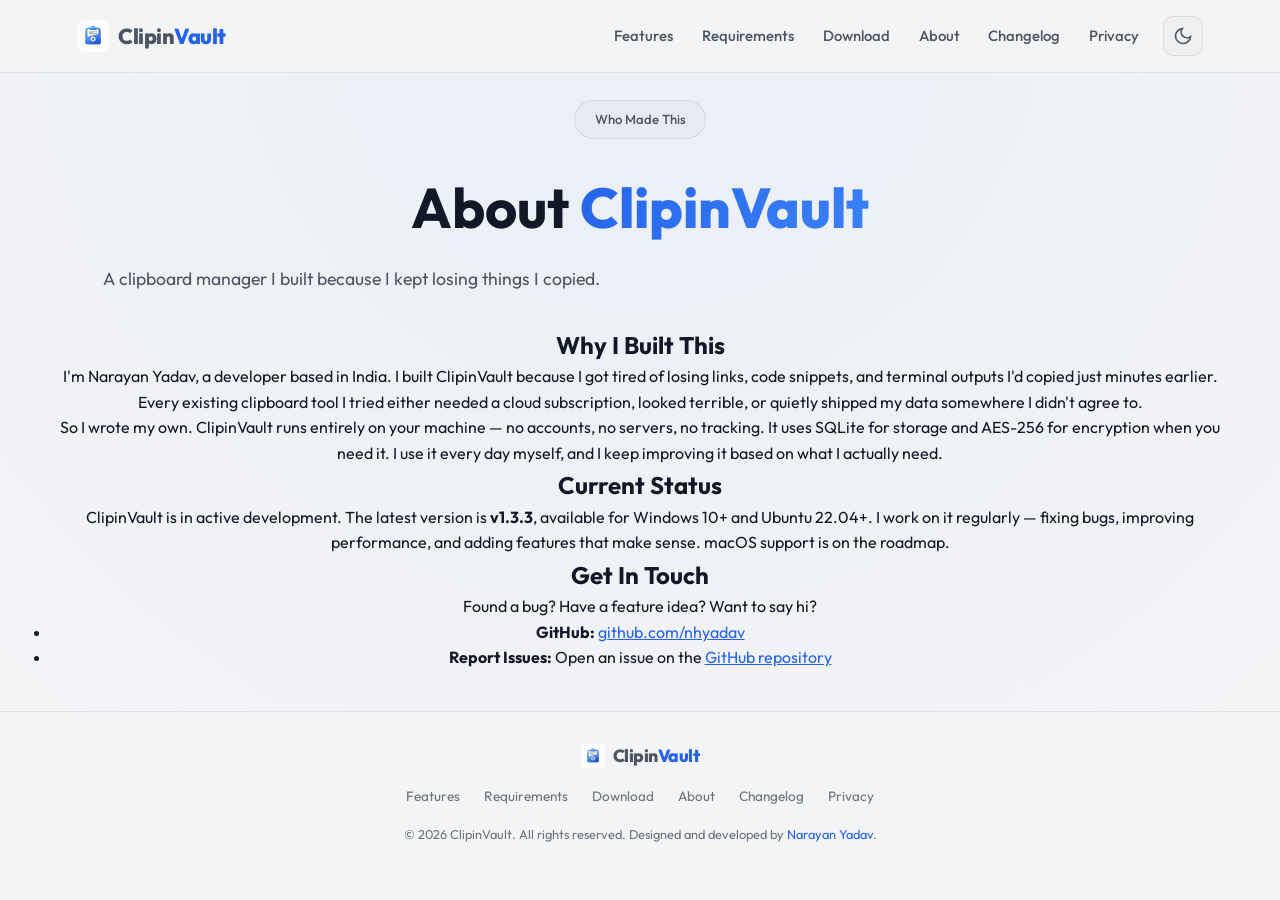
==== about/index.html @ fb21bbf3 "added the about,privacy page" ====
<!doctype html>
<html lang="en" data-theme="dark">
  <head>
    <meta charset="UTF-8" />
    <meta name="viewport" content="width=device-width, initial-scale=1.0" />
    <title>About-ClipinVault</title>
    <meta name="description" content="ClipinVault is built by Narayan Yadav. A clipboard manager born from daily frustration with lost copies." />
    <meta name="robots" content="index, follow" />
    <link rel="canonical" href="https://clipinvault.com/about/" />
    <meta property="og:type" content="website" />
    <meta property="og:url" content="https://clipinvault.com/about/" />
    <meta property="og:title" content="About — ClipinVault" />
    <meta property="og:description" content="The story behind ClipinVault and the developer who builds it." />
    <meta property="og:image" content="https://clipinvault.com/assets/og-preview.png" />
    <meta name="twitter:card" content="summary_large_image" />
    <meta name="twitter:image" content="https://clipinvault.com/assets/og-preview.png" />
    <link rel="icon" type="image/png" href="../assets/appicon.png?v=2" />
    <link href="https://fonts.googleapis.com/css2?family=Inter:wght@400;500;600&family=Outfit:wght@600;700;800&display=swap" rel="stylesheet" />
    <link rel="stylesheet" href="../style.css" />
  </head>
  <body>
    <header>
      <nav id="navbar">
        <a href="../" class="logo">
          <img src="../assets/appicon.png?v=2" alt="ClipinVault Logo" class="logo-img" width="32" height="32" />
          <span class="logo-text">
            <span class="logo-clipin">Clipin</span><span class="logo-vault">Vault</span>
          </span>
        </a>
        <div class="nav-right">
          <div class="nav-links" id="navLinks">
            <a href="../#features">Features</a>
            <a href="../#requirements">Requirements</a>
            <a href="../#download">Download</a>
            <a href="../about/">About</a>
            <a href="../changelog/">Changelog</a>
            <a href="../privacy/">Privacy</a>
          </div>
          <button class="theme-toggle" id="themeToggle" aria-label="Toggle dark/light theme">
            <svg class="icon-sun" width="20" height="20" fill="none" stroke="currentColor" stroke-width="2" viewBox="0 0 24 24"><circle cx="12" cy="12" r="5" /><path d="M12 1v2M12 21v2M4.22 4.22l1.42 1.42M18.36 18.36l1.42 1.42M1 12h2M21 12h2M4.22 19.78l1.42-1.42M18.36 5.64l1.42-1.42" /></svg>
            <svg class="icon-moon" width="20" height="20" fill="none" stroke="currentColor" stroke-width="2" viewBox="0 0 24 24"><path d="M21 12.79A9 9 0 1111.21 3 7 7 0 0021 12.79z" /></svg>
          </button>
          <button class="hamburger" id="hamburger" aria-label="Open menu">
            <span></span><span></span><span></span>
          </button>
        </div>
      </nav>
    </header>

    <main>
      <section class="subpage-hero">
        <div class="hero-badge">Who Made This</div>
        <h1>About <span class="gradient-text">ClipinVault</span></h1>
        <p class="hero-sub">A clipboard manager I built because I kept losing things I copied.</p>
          <h2>Why I Built This</h2>
          <p>I'm Narayan Yadav, a developer based in India. I built ClipinVault because I got tired of losing links, code snippets, and terminal outputs I'd copied just minutes earlier. Every existing clipboard tool I tried either needed a cloud subscription, looked terrible, or quietly shipped my data somewhere I didn't agree to.</p>
          <p>So I wrote my own. ClipinVault runs entirely on your machine — no accounts, no servers, no tracking. It uses SQLite for storage and AES-256 for encryption when you need it. I use it every day myself, and I keep improving it based on what I actually need.</p>

          <h2>Current Status</h2>
          <p>ClipinVault is in active development. The latest version is <strong>v1.3.3</strong>, available for Windows 10+ and Ubuntu 22.04+. I work on it regularly — fixing bugs, improving performance, and adding features that make sense. macOS support is on the roadmap.</p>

          <h2>Get In Touch</h2>
          <p>Found a bug? Have a feature idea? Want to say hi?</p>
          <ul>
            <li><strong>GitHub:</strong> <a href="https://github.com/nhyadav" style="color:var(--accent); text-decoration:underline;">github.com/nhyadav</a></li>
            <li><strong>Report Issues:</strong> Open an issue on the <a href="https://github.com/nhyadav/ClipinVault/issues" style="color:var(--accent); text-decoration:underline;">GitHub repository</a></li>
          </ul>
      </section>
    </main>

    <footer>
      <div class="footer-inner">
        <div class="footer-brand">
          <img src="../assets/appicon.png?v=2" alt="ClipinVault" width="24" height="24" />
          <span class="logo-text" style="font-size: 1.1rem">
            <span class="logo-clipin">Clipin</span><span class="logo-vault">Vault</span>
          </span>
        </div>
        <div class="footer-links">
          <a href="../#features">Features</a>
          <a href="../#requirements">Requirements</a>
          <a href="../#download">Download</a>
          <a href="../about/">About</a>
          <a href="../changelog/">Changelog</a>
          <a href="../privacy/">Privacy</a>
        </div>
        <p class="footer-copy">
          &copy; 2026 ClipinVault. All rights reserved. Designed and developed by
          <a href="https://github.com/nhyadav">Narayan Yadav</a>.
        </p>
      </div>
    </footer>

    <script>
      const toggle = document.getElementById("themeToggle");
      const html = document.documentElement;
      const stored = localStorage.getItem("cv-theme");
      if (stored) html.setAttribute("data-theme", stored);
      else if (window.matchMedia("(prefers-color-scheme: light)").matches) html.setAttribute("data-theme", "light");
      toggle.addEventListener("click", () => {
        const next = html.getAttribute("data-theme") === "dark" ? "light" : "dark";
        html.setAttribute("data-theme", next);
        localStorage.setItem("cv-theme", next);
      });
      const hamburger = document.getElementById("hamburger");
      const navLinks = document.getElementById("navLinks");
      hamburger.addEventListener("click", () => {
        navLinks.classList.toggle("open");
        hamburger.classList.toggle("active");
      });
      navLinks.querySelectorAll("a").forEach((a) =>
        a.addEventListener("click", () => {
          navLinks.classList.remove("open");
          hamburger.classList.remove("active");
        }),
      );
      const observer = new IntersectionObserver(
        (entries) => {
          entries.forEach((e) => {
            if (e.isIntersecting) {
              e.target.classList.add("visible");
              observer.unobserve(e.target);
            }
          });
        },
        { threshold: 0.15 },
      );
      document.querySelectorAll(".anim-fade").forEach((el) => observer.observe(el));
    </script>
  </body>
</html>
---- style.css ----
/* ===== THEME VARIABLES ===== */
[data-theme="dark"] {
  --bg: #111827;
  --bg-card: #1f2937;
  --bg-elevated: #374151;
  --accent: #3b82f6;
  --accent2: #60a5fa;
  --text: #f9fafb;
  --text2: #9ca3af;
  --text3: #6b7280;
  --border: rgba(255, 255, 255, 0.1);
  --border-hover: rgba(255, 255, 255, 0.2);
  --glass: rgba(255, 255, 255, 0.05);
  --shadow: 0 10px 40px rgba(0, 0, 0, 0.4);
  --nav-bg: rgba(17, 24, 39, 0.85);
  --code-bg: rgba(59, 130, 246, 0.15);
  --badge-avail-bg: rgba(52, 211, 153, 0.15);
  --badge-avail-color: #34d399;
  --badge-coming-bg: rgba(251, 191, 36, 0.15);
  --badge-coming-color: #fbbf24;
}
[data-theme="light"] {
  --bg: #f3f4f6;
  --bg-card: #ffffff;
  --bg-elevated: #e5e7eb;
  --accent: #2563eb;
  --accent2: #3b82f6;
  --text: #111827;
  --text2: #4b5563;
  --text3: #6b7280;
  --border: rgba(0, 0, 0, 0.08);
  --border-hover: rgba(0, 0, 0, 0.15);
  --glass: rgba(0, 0, 0, 0.02);
  --shadow: 0 10px 40px rgba(0, 0, 0, 0.06);
  --nav-bg: rgba(243, 244, 246, 0.9);
  --code-bg: rgba(37, 99, 235, 0.08);
  --badge-avail-bg: rgba(16, 185, 129, 0.12);
  --badge-avail-color: #059669;
  --badge-coming-bg: rgba(245, 158, 11, 0.12);
  --badge-coming-color: #d97706;
}

/* ===== RESET & BASE ===== */
*,
*::before,
*::after {
  margin: 0;
  padding: 0;
  box-sizing: border-box;
}
html {
  scroll-behavior: smooth;
}
body {
  font-family: "Outfit", sans-serif;
  background: var(--bg);
  color: var(--text);
  line-height: 1.6;
  overflow-x: hidden;
  -webkit-font-smoothing: antialiased;
  transition:
    background 0.35s,
    color 0.35s;
}
h1,
h2,
h3,
.logo-text {
  font-family: "Outfit", sans-serif;
}
a {
  color: inherit;
  text-decoration: none;
}
img {
  max-width: 100%;
  display: block;
}

.gradient-text {
  background: linear-gradient(135deg, var(--accent), var(--accent2));
  -webkit-background-clip: text;
  background-clip: text;
  -webkit-text-fill-color: transparent;
  font-weight: 800;
}

/* ===== NAV ===== */
nav {
  position: fixed;
  top: 0;
  width: 100%;
  padding: 1rem 6%;
  display: flex;
  justify-content: space-between;
  align-items: center;
  background: var(--nav-bg);
  backdrop-filter: blur(24px);
  -webkit-backdrop-filter: blur(24px);
  z-index: 1000;
  border-bottom: 1px solid var(--border);
  transition: background 0.35s;
}
.logo {
  display: flex;
  align-items: center;
  gap: 0.6rem;
}
.logo-img {
  width: 32px;
  height: 32px;
  border-radius: 8px;
}
.logo-text {
  font-size: 1.35rem;
  font-weight: 800;
  letter-spacing: -0.5px;
}
.logo-clipin {
  color: var(--text2);
}
.logo-vault {
  color: var(--accent);
}
.nav-right {
  display: flex;
  align-items: center;
  gap: 1.5rem;
}
.nav-links {
  display: flex;
  gap: 1.8rem;
}
.nav-links a {
  color: var(--text2);
  font-weight: 500;
  font-size: 0.93rem;
  transition: color 0.25s;
}
.nav-links a:hover {
  color: var(--text);
}

/* Theme toggle */
.theme-toggle {
  background: var(--glass);
  border: 1px solid var(--border);
  border-radius: 10px;
  width: 40px;
  height: 40px;
  display: flex;
  align-items: center;
  justify-content: center;
  cursor: pointer;
  color: var(--text2);
  transition: all 0.25s;
}
.theme-toggle:hover {
  border-color: var(--accent);
  color: var(--accent);
}
[data-theme="dark"] .icon-sun {
  display: block;
}
[data-theme="dark"] .icon-moon {
  display: none;
}
[data-theme="light"] .icon-sun {
  display: none;
}
[data-theme="light"] .icon-moon {
  display: block;
}

/* Hamburger */
.hamburger {
  display: none;
  flex-direction: column;
  gap: 5px;
  background: none;
  border: none;
  cursor: pointer;
  padding: 4px;
}
.hamburger span {
  width: 22px;
  height: 2px;
  background: var(--text2);
  border-radius: 2px;
  transition: all 0.3s;
}
.hamburger.active span:nth-child(1) {
  transform: rotate(45deg) translate(5px, 5px);
}
.hamburger.active span:nth-child(2) {
  opacity: 0;
}
.hamburger.active span:nth-child(3) {
  transform: rotate(-45deg) translate(5px, -5px);
}

/* ===== HERO ===== */
.hero {
  padding: 110px 6% 40px;
  display: flex;
  flex-direction: column;
  align-items: center;
  text-align: center;
  position: relative;
}
.hero::before {
  content: "";
  position: absolute;
  top: -200px;
  left: 50%;
  transform: translateX(-50%);
  width: 900px;
  height: 900px;
  background: radial-gradient(
    circle,
    rgba(59, 130, 246, 0.1) 0%,
    transparent 65%
  );
  pointer-events: none;
  z-index: -1;
}
.hero-badge {
  display: inline-flex;
  align-items: center;
  gap: 0.4rem;
  padding: 0.5rem 1.2rem;
  border-radius: 99px;
  font-size: 0.82rem;
  font-weight: 500;
  background: var(--glass);
  border: 1px solid var(--border);
  color: var(--text2);
  margin-bottom: 1.5rem;
}
.hero h1 {
  font-size: clamp(2.4rem, 5.5vw, 4.2rem);
  font-weight: 800;
  line-height: 1.1;
  margin-bottom: 1.2rem;
  max-width: 800px;
}
.hero-sub {
  font-size: 1.1rem;
  color: var(--text2);
  max-width: 600px;
  margin-bottom: 2rem;
  line-height: 1.6;
}
.hero-note {
  font-size: 0.82rem;
  color: var(--text3);
  margin-top: -1rem;
}
.mac-note {
  color: var(--accent);
}

/* ===== BUTTONS ===== */
.cta-group {
  display: flex;
  flex-wrap: wrap;
  gap: 1rem;
  justify-content: center;
  margin-bottom: 1.5rem;
}
.btn {
  padding: 0.9rem 2.2rem;
  border-radius: 99px;
  font-weight: 600;
  font-size: 0.95rem;
  display: inline-flex;
  align-items: center;
  justify-content: center;
  gap: 0.8rem;
  transition: all 0.2s cubic-bezier(0.4, 0, 0.2, 1);
  cursor: pointer;
  border: 1px solid transparent;
}
.btn-primary {
  background: linear-gradient(135deg, var(--accent), var(--accent2));
  color: #fff;
  box-shadow: 0 4px 14px 0 rgba(79, 70, 229, 0.25);
}
.btn-primary:hover {
  transform: translateY(-2px);
  box-shadow: 0 6px 20px rgba(79, 70, 229, 0.35);
  opacity: 0.95;
}
.btn-outline {
  border: 1px solid var(--border);
  color: var(--text);
  background: var(--bg-card);
  box-shadow: 0 2px 8px rgba(0, 0, 0, 0.04);
}
.btn-outline:hover {
  border-color: var(--accent);
  background: var(--bg);
  box-shadow: 0 4px 12px rgba(0, 0, 0, 0.08);
}
.btn-disabled {
  border: 1px solid var(--border);
  color: var(--text3);
  background: var(--glass);
  cursor: not-allowed;
  opacity: 0.6;
}
.btn-sm {
  padding: 0.65rem 1.4rem;
  font-size: 0.85rem;
}

/* ===== MOCKUP ===== */
.mockup-container {
  width: 90%;
  max-width: 960px;
  margin: 0 auto 100px;
  background: var(--bg-card);
  border-radius: 20px;
  padding: 12px;
  border: 1px solid var(--border);
  box-shadow: var(--shadow);
  overflow: hidden;
  transition:
    background 0.35s,
    border-color 0.35s;
}
.mockup-header {
  display: flex;
  align-items: center;
  gap: 8px;
  padding: 8px 12px;
  background: var(--glass);
  border-radius: 12px 12px 0 0;
  margin-bottom: 4px;
}
.dot {
  width: 10px;
  height: 10px;
  border-radius: 50%;
}
.red {
  background: #ff5f56;
}
.yellow {
  background: #ffbd2e;
}
.green {
  background: #27c93f;
}
.mockup-title {
  font-size: 0.72rem;
  color: var(--text3);
  margin-left: 8px;
  font-weight: 500;
}
.mockup-content {
  display: grid;
  grid-template-columns: 180px 1fr;
  height: 340px;
  gap: 8px;
}

/* Sidebar */
.sidebar {
  background: var(--glass);
  border-radius: 10px;
  padding: 12px;
  display: flex;
  flex-direction: column;
  gap: 4px;
}
.sb-search {
  display: flex;
  align-items: center;
  gap: 6px;
  padding: 8px 10px;
  border-radius: 8px;
  background: var(--bg-elevated);
  font-size: 0.72rem;
  color: var(--text3);
  margin-bottom: 6px;
  border: 1px solid var(--border);
}
.sb-item {
  display: flex;
  align-items: center;
  gap: 8px;
  padding: 7px 10px;
  border-radius: 8px;
  font-size: 0.75rem;
  color: var(--text2);
  cursor: default;
  transition: background 0.2s;
}
.sb-item.active {
  background: rgba(99, 102, 241, 0.12);
  color: var(--accent);
}
.sb-icon {
  font-size: 0.85rem;
}

/* Main pane */
.main-pane {
  background: var(--glass);
  border-radius: 10px;
  padding: 14px;
  display: flex;
  flex-direction: column;
  gap: 8px;
  overflow: hidden;
}
.clip-item {
  padding: 12px 14px;
  border-radius: 10px;
  background: var(--bg-elevated);
  border: 1px solid var(--border);
  transition: border-color 0.2s;
}
.clip-item:hover {
  border-color: var(--border-hover);
}
.clip-time {
  font-size: 0.65rem;
  color: var(--text3);
  margin-bottom: 4px;
  font-weight: 500;
}
.clip-body {
  font-size: 0.78rem;
  color: var(--text2);
  line-height: 1.5;
}
.clip-link {
  color: var(--accent);
  text-decoration: underline;
}
.clip-code {
  font-family: "Courier New", monospace;
  padding: 4px 8px;
  border-radius: 6px;
  background: var(--code-bg);
  color: var(--accent);
  font-size: 0.72rem;
}

/* ===== SECTIONS SHARED ===== */
.section-header {
  text-align: center;
  margin-bottom: 3.5rem;
}
.section-header h2 {
  font-size: clamp(1.8rem, 3.5vw, 2.8rem);
  font-weight: 800;
  margin-bottom: 1rem;
}
.section-header p {
  color: var(--text2);
  font-size: 1.05rem;
  max-width: 520px;
  margin: 0 auto;
}

/* ===== BENTO FEATURES ===== */
.bento-section {
  padding: 80px 6%;
  max-width: 1240px;
  margin: 0 auto;
}
.bento-grid {
  display: grid;
  grid-template-columns: repeat(4, 1fr);
  grid-template-rows: auto auto auto;
  gap: 1.5rem;
  grid-auto-flow: dense;
}

.bento-card {
  background: var(--bg-card);
  border-radius: 20px;
  border: 1px solid var(--border);
  padding: 1.8rem;
  display: flex;
  flex-direction: column;
  position: relative;
  overflow: hidden;
  transition: all 0.4s cubic-bezier(0.4, 0, 0.2, 1);
}
.bento-card:hover {
  border-color: var(--accent);
  box-shadow: 0 16px 48px rgba(0, 0, 0, 0.2);
  transform: translateY(-4px);
}
.bento-card::before {
  content: "";
  position: absolute;
  top: 0; left: 0; right: 0; bottom: 0;
  background: radial-gradient(800px circle at top left, rgba(99,102,241,0.06), transparent 40%);
  z-index: 0;
  pointer-events: none;
}

.bento-content {
  position: relative;
  z-index: 1;
  height: 100%;
  display: flex;
  flex-direction: column;
}

.bento-pill {
  display: inline-block;
  align-self: flex-start;
  padding: 0.35rem 0.9rem;
  border-radius: 99px;
  font-size: 0.72rem;
  font-weight: 700;
  text-transform: uppercase;
  letter-spacing: 0.5px;
  background: rgba(99, 102, 241, 0.15);
  color: var(--accent);
  margin-bottom: 1.2rem;
  border: 1px solid rgba(99, 102, 241, 0.25);
}
.pill-purple { background: rgba(139, 92, 246, 0.15); color: #8b5cf6; border-color: rgba(139, 92, 246, 0.25); }
.pill-green { background: rgba(34, 197, 94, 0.15); color: #22c55e; border-color: rgba(34, 197, 94, 0.25); }
.pill-blue { background: rgba(56, 189, 248, 0.15); color: #38bdf8; border-color: rgba(56, 189, 248, 0.25); }
.pill-outline { background: var(--glass); color: var(--text2); border-color: var(--border); }

.bento-card h3 {
  font-size: 1.45rem;
  margin-bottom: 0.8rem;
  color: var(--text);
  line-height: 1.3;
}
.bento-card p {
  color: var(--text2);
  font-size: 0.95rem;
  line-height: 1.6;
}

/* Sizing Blocks */
.card-large {
  grid-column: span 2;
  grid-row: span 2;
}
.card-tall {
  grid-column: span 1;
  grid-row: span 2;
}
.card-wide {
  grid-column: span 2;
  grid-row: span 1;
}
.card-small {
  grid-column: span 1;
  grid-row: span 1;
}

/* Custom Art */
.bento-art {
  position: relative;
  z-index: 1;
  flex-grow: 1;
  display: flex;
  align-items: center;
  justify-content: center;
  margin-top: 2rem;
}
.art-badge {
  background: var(--bg-elevated);
  padding: 0.8rem 1.2rem;
  border-radius: 12px;
  border: 1px solid var(--border);
  box-shadow: 0 10px 30px rgba(0,0,0,0.3);
  display: flex;
  align-items: center;
  gap: 10px;
  font-weight: 600;
  color: var(--accent);
  animation: floatApp 4s ease-in-out infinite;
}
@keyframes floatApp {
  0% { transform: translateY(0px) rotate(-2deg); }
  50% { transform: translateY(-10px) rotate(2deg); }
  100% { transform: translateY(0px) rotate(-2deg); }
}

/* Responsive Bento */
@media (max-width: 1024px) {
  .bento-grid {
    grid-template-columns: repeat(2, 1fr);
  }
  .card-large, .card-wide {
    grid-column: span 2;
  }
  .card-tall {
    grid-column: span 1;
    grid-row: span 1;
  }
}
@media (max-width: 600px) {
  .bento-grid {
    grid-template-columns: 1fr;
  }
  .card-large, .card-wide, .card-tall, .card-small {
    grid-column: span 1;
    grid-row: auto;
  }
}

/* ===== REQUIREMENTS ===== */
.requirements {
  padding: 80px 6%;
  max-width: 1200px;
  margin: 0 auto;
}
.req-grid {
  display: grid;
  grid-template-columns: repeat(auto-fit, minmax(280px, 1fr));
  gap: 1.5rem;
}
.req-card {
  background: var(--bg-card);
  padding: 2.5rem 2rem;
  border-radius: 20px;
  border: 1px solid var(--border);
  display: flex;
  flex-direction: column;
  align-items: center;
  text-align: center;
  gap: 1.2rem;
  transition: all 0.3s ease;
}
.req-card:hover {
  border-color: var(--accent);
  transform: translateY(-3px);
}
.req-icon {
  width: 48px;
  height: 48px;
  background: var(--glass);
  border-radius: 12px;
  display: flex;
  align-items: center;
  justify-content: center;
  color: var(--accent);
  border: 1px solid var(--border);
}
.req-card h3 {
  font-size: 1.3rem;
  font-weight: 700;
}
.req-badge {
  display: inline-block;
  padding: 0.3rem 0.8rem;
  border-radius: 99px;
  font-size: 0.72rem;
  font-weight: 600;
  width: fit-content;
}
.req-badge.available {
  background: var(--badge-avail-bg);
  color: var(--badge-avail-color);
}
.req-badge.coming {
  background: var(--badge-coming-bg);
  color: var(--badge-coming-color);
}
.req-card ul {
  list-style: none;
  display: flex;
  flex-direction: column;
  gap: 0.5rem;
}
.req-card li {
  font-size: 0.85rem;
  color: var(--text2);
  padding-left: 1rem;
  position: relative;
}
.req-card li::before {
  content: "›";
  position: absolute;
  left: 0;
  color: var(--accent);
  font-weight: 700;
}
.req-card li strong {
  color: var(--text);
  font-weight: 600;
}
.coming-msg {
  padding: 1.5rem;
  border-radius: 12px;
  background: var(--glass);
  border: 1px dashed var(--badge-coming-color);
  text-align: center;
}
.coming-msg p {
  font-size: 0.88rem;
  color: var(--text2);
  line-height: 1.6;
}
.coming-msg p:first-child {
  font-weight: 600;
  color: var(--text);
  margin-bottom: 0.3rem;
}

/* Req extras */
.req-note {
  font-weight: 400;
  color: var(--text3);
  font-size: 0.78rem;
}
.req-info {
  font-size: 0.82rem;
  color: var(--text2);
  line-height: 1.5;
  padding: 0.6rem 0.8rem;
  background: var(--glass);
  border-radius: 8px;
  border: 1px solid var(--border);
}
.req-info code,
.req-dep-title code {
  background: var(--code-bg);
  color: var(--accent);
  padding: 2px 6px;
  border-radius: 4px;
  font-size: 0.78rem;
  font-family: "Courier New", monospace;
}
.req-dep-title {
  font-size: 0.88rem;
  font-weight: 600;
  color: var(--text);
  margin-bottom: 0.4rem;
}
.dep-table {
  display: flex;
  flex-direction: column;
  gap: 0;
  border: 1px solid var(--border);
  border-radius: 10px;
  overflow: hidden;
  margin-bottom: 0.6rem;
}
.dep-row {
  display: grid;
  grid-template-columns: 1fr 1fr;
  padding: 0.5rem 0.8rem;
  font-size: 0.78rem;
  border-bottom: 1px solid var(--border);
  transition: background 0.2s;
}
.dep-row:last-child {
  border-bottom: none;
}
.dep-row:hover:not(.dep-header) {
  background: var(--glass);
}
.dep-header {
  background: var(--bg-elevated);
  font-weight: 600;
  color: var(--text);
  font-size: 0.75rem;
  text-transform: uppercase;
  letter-spacing: 0.5px;
}
.dep-row code {
  background: var(--code-bg);
  color: var(--accent);
  padding: 1px 5px;
  border-radius: 4px;
  font-family: "Courier New", monospace;
  font-size: 0.75rem;
}
.dep-row span {
  color: var(--text2);
}

/* ===== INSTALLATION GUIDE ===== */
.install-guide {
  padding: 80px 6%;
  max-width: 1000px;
  margin: 0 auto;
}
.install-container {
  display: grid;
  grid-template-columns: 1fr 1fr;
  gap: 3rem;
  margin-top: 3rem;
}
.install-method h3 {
  display: flex;
  align-items: center;
  gap: 0.8rem;
  font-size: 1.4rem;
  margin-bottom: 1.2rem;
}
.install-method p {
  font-size: 0.95rem;
  color: var(--text2);
  margin-bottom: 1.5rem;
}
.terminal-box {
  background: #000;
  border-radius: 12px;
  padding: 1.2rem;
  font-family: "Courier New", monospace;
  position: relative;
  border: 1px solid var(--border);
  box-shadow: 0 10px 30px rgba(0, 0, 0, 0.2);
}
.terminal-header {
  display: flex;
  gap: 6px;
  margin-bottom: 1rem;
}
.terminal-dot {
  width: 8px;
  height: 8px;
  border-radius: 50%;
}
.t-red {
  background: #ff5f56;
}
.t-yellow {
  background: #ffbd2e;
}
.t-green {
  background: #27c93f;
}

.terminal-box code {
  color: #fff;
  font-size: 0.88rem;
  line-height: 1.5;
  display: block;
  word-break: break-all;
}
.terminal-box code .prompt {
  color: var(--accent);
  margin-right: 8px;
  user-select: none;
}
.terminal-box code .comment {
  color: #6a737d;
  display: block;
  margin-bottom: 4px;
}

.gui-steps {
  list-style: none;
  counter-reset: step;
}
.gui-steps li {
  position: relative;
  padding-left: 3rem;
  margin-bottom: 1.5rem;
  font-size: 0.95rem;
  color: var(--text2);
}
.gui-steps li::before {
  counter-increment: step;
  content: counter(step);
  position: absolute;
  left: 0;
  top: 0;
  width: 2rem;
  height: 2rem;
  background: var(--glass);
  border: 1px solid var(--border);
  border-radius: 50%;
  display: flex;
  align-items: center;
  justify-content: center;
  font-weight: 700;
  color: var(--accent);
  font-size: 0.85rem;
}

@media (max-width: 900px) {
  .install-container {
    grid-template-columns: 1fr;
    gap: 2rem;
  }
}

/* ===== DOWNLOAD CTA ===== */
.download-cta {
  padding: 60px 6% 80px;
  text-align: center;
}

/* ===== FOOTER ===== */
footer {
  border-top: 1px solid var(--border);
  padding: 30px 6%;
  transition: border-color 0.35s;
}
.footer-inner {
  max-width: 1200px;
  margin: 0 auto;
  display: flex;
  flex-direction: column;
  align-items: center;
  gap: 1rem;
}
.footer-brand {
  display: flex;
  align-items: center;
  gap: 0.5rem;
}
.footer-links {
  display: flex;
  gap: 1.5rem;
}
.footer-links a {
  font-size: 0.85rem;
  color: var(--text3);
  transition: color 0.25s;
}
.footer-links a:hover {
  color: var(--accent);
}
.footer-copy {
  font-size: 0.8rem;
  color: var(--text3);
}
.footer-copy a {
  color: var(--accent);
  transition: color 0.25s;
}
.footer-copy a:hover {
  text-decoration: underline;
}

/* ===== ANIMATIONS ===== */
.anim-fade {
  opacity: 0;
  transform: translateY(30px);
  transition:
    opacity 0.7s ease,
    transform 0.7s ease;
}
.anim-fade.visible {
  opacity: 1;
  transform: translateY(0);
}

/* ===== RESPONSIVE ===== */
@media (max-width: 768px) {
  nav {
    padding: 1rem 5%;
  }
  .nav-links {
    position: fixed;
    top: 60px;
    right: -100%;
    width: 70%;
    height: calc(100vh - 60px);
    flex-direction: column;
    background: var(--bg);
    padding: 2rem;
    gap: 1.5rem;
    transition: right 0.35s;
    border-left: 1px solid var(--border);
    box-shadow: -10px 0 30px rgba(0, 0, 0, 0.2);
  }
  .nav-links.open {
    right: 0;
  }
  .hamburger {
    display: flex;
  }
  .hero {
    padding: 120px 5% 40px;
  }
  .hero h1 {
    font-size: 2.2rem;
  }
  .cta-group {
    flex-direction: column;
    width: 100%;
  }
  .btn {
    width: 100%;
    justify-content: center;
  }
  .mockup-container {
    width: 95%;
    margin-bottom: 60px;
  }
  .mockup-content {
    grid-template-columns: 1fr;
    height: auto;
  }
  .sidebar {
    display: none;
  }
  .main-pane {
    height: 260px;
  }
  .features,
  .requirements {
    padding: 60px 5%;
  }
  .features-grid,
  .req-grid {
    grid-template-columns: 1fr;
  }
  .section-header h2 {
    font-size: 1.8rem;
  }
}
@media (min-width: 769px) and (max-width: 1024px) {
  nav {
    padding: 1rem 4%;
  }
  .hero {
    padding: 140px 4% 60px;
  }
  .features,
  .requirements {
    padding: 80px 4%;
  }
  .features-grid,
  .req-grid {
    grid-template-columns: repeat(2, 1fr);
  }
}
/* ===== SUB-PAGE SHARED STYLES ===== */
.subpage-hero {
  padding: 100px 4% 40px;
  background: radial-gradient(circle at top, rgba(59, 130, 246, 0.05), transparent);
  text-align: center;
}
.subpage-hero h1 {
  font-size: clamp(2rem, 5vw, 3.5rem);
  margin-bottom: 0.8rem;
}
.content-section {
  padding: 24px 4% 60px;
  max-width: 1000px;
  margin: 0 auto;
}
.content-card {
  background: var(--bg-card);
  border: 1px solid var(--border);
  border-radius: 16px;
  padding: 2rem;
  box-shadow: var(--shadow);
}
.content-card h2 {
  margin: 2rem 0 1rem;
  font-size: 1.5rem;
  color: var(--text);
}
.content-card h2:first-child {
  margin-top: 0;
}
.content-card p {
  color: var(--text2);
  margin-bottom: 1.5rem;
  line-height: 1.7;
}
.content-card ul {
  margin-bottom: 1.5rem;
  padding-left: 1.2rem;
  color: var(--text2);
}
.content-card li {
  margin-bottom: 0.5rem;
}
.last-updated {
  font-size: 0.85rem;
  color: var(--text3);
  margin-bottom: 2rem;
  display: block;
}

/* Changelog specific */
.changelog-item {
  border-left: 2px solid var(--accent);
  padding-left: 1.5rem;
  margin-bottom: 3rem;
  position: relative;
}
.changelog-item::before {
  content: "";
  position: absolute;
  left: -7px;
  top: 0;
  width: 12px;
  height: 12px;
  border-radius: 50%;
  background: var(--accent);
  border: 3px solid var(--bg);
}
.version-tag {
  background: var(--code-bg);
  color: var(--accent);
  padding: 0.2rem 0.6rem;
  border-radius: 6px;
  font-weight: 700;
  font-size: 0.85rem;
  margin-right: 0.5rem;
}
.version-date {
  color: var(--text3);
  font-size: 0.9rem;
}
.changelog-downloads {
  display: flex;
  gap: 1rem;
  margin-top: 1.5rem;
  flex-wrap: wrap;
  justify-content: center;
}
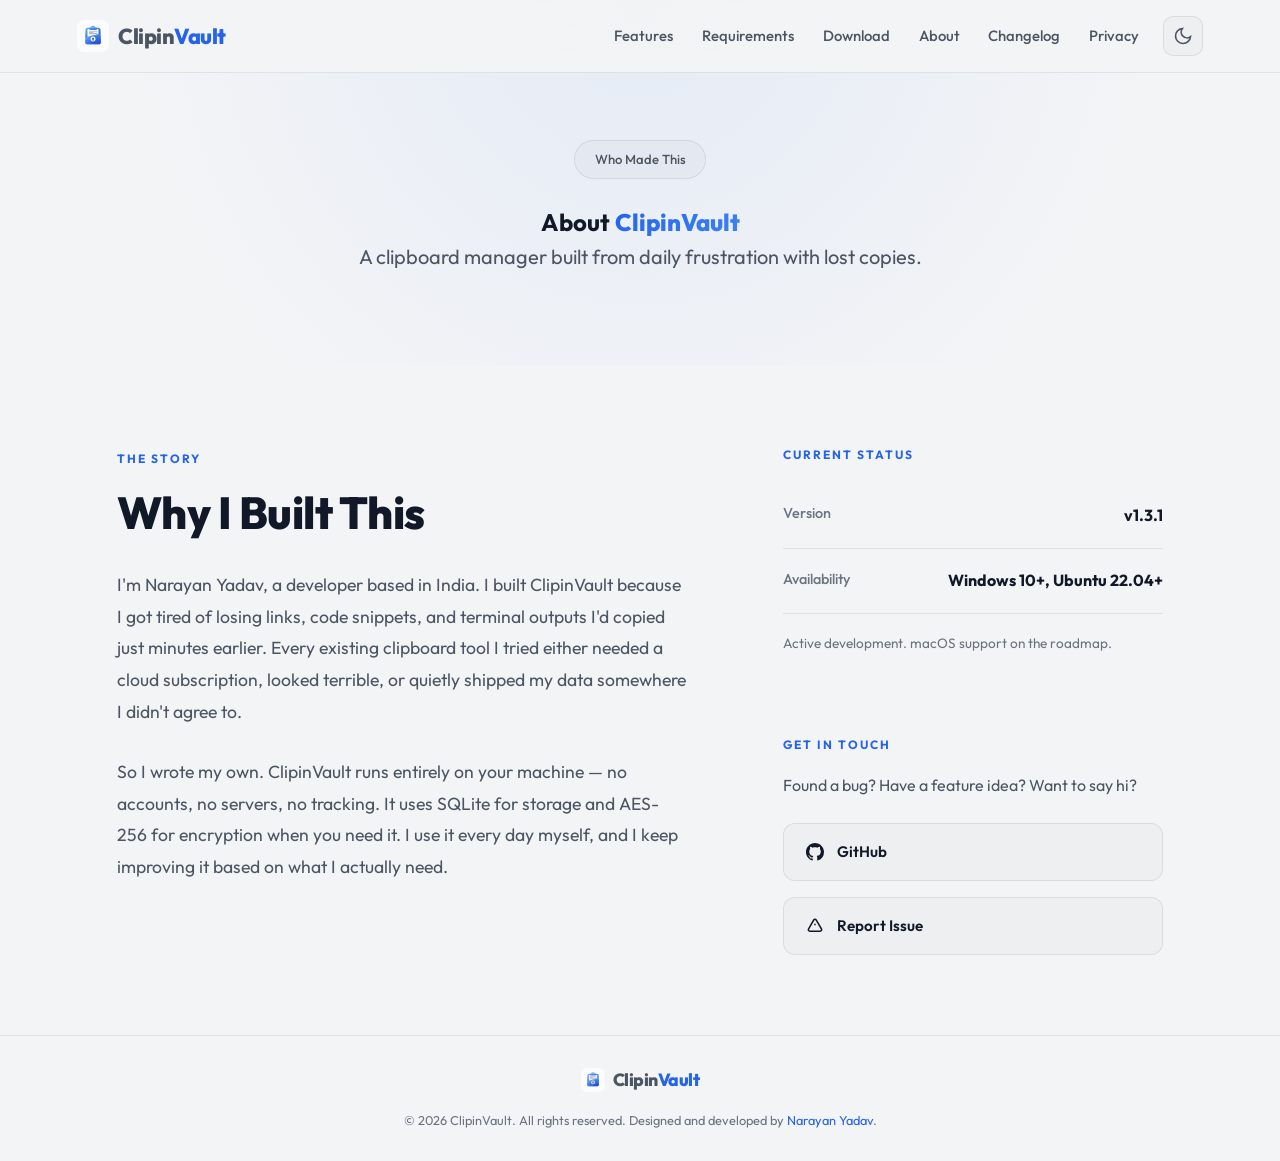
==== commit 33b463f0: "update footer and about,privacy page" ====
--- a/about/index.html
+++ b/about/index.html
@@ -47,24 +47,50 @@
       </nav>
     </header>
 
-    <main>
-      <section class="subpage-hero">
+    <main class="about-page">
+      <section class="about-hero anim-fade">
         <div class="hero-badge">Who Made This</div>
         <h1>About <span class="gradient-text">ClipinVault</span></h1>
-        <p class="hero-sub">A clipboard manager I built because I kept losing things I copied.</p>
+        <p class="hero-sub">A clipboard manager built from daily frustration with lost copies.</p>
+      </section>
+
+      <section class="about-grid container">
+        <div class="about-story anim-fade">
+          <div class="section-tag">The Story</div>
           <h2>Why I Built This</h2>
           <p>I'm Narayan Yadav, a developer based in India. I built ClipinVault because I got tired of losing links, code snippets, and terminal outputs I'd copied just minutes earlier. Every existing clipboard tool I tried either needed a cloud subscription, looked terrible, or quietly shipped my data somewhere I didn't agree to.</p>
           <p>So I wrote my own. ClipinVault runs entirely on your machine — no accounts, no servers, no tracking. It uses SQLite for storage and AES-256 for encryption when you need it. I use it every day myself, and I keep improving it based on what I actually need.</p>
+        </div>
 
-          <h2>Current Status</h2>
-          <p>ClipinVault is in active development. The latest version is <strong>v1.3.3</strong>, available for Windows 10+ and Ubuntu 22.04+. I work on it regularly — fixing bugs, improving performance, and adding features that make sense. macOS support is on the roadmap.</p>
+        <div class="about-side-info anim-fade">
+          <div class="about-status">
+            <div class="section-tag">Current Status</div>
+            <div class="status-item">
+              <span class="status-label">Version</span>
+              <span class="status-value">v1.3.1</span>
+            </div>
+            <div class="status-item">
+              <span class="status-label">Availability</span>
+              <span class="status-value">Windows 10+, Ubuntu 22.04+</span>
+            </div>
+            <p class="status-note">Active development. macOS support on the roadmap.</p>
+          </div>
 
-          <h2>Get In Touch</h2>
-          <p>Found a bug? Have a feature idea? Want to say hi?</p>
-          <ul>
-            <li><strong>GitHub:</strong> <a href="https://github.com/nhyadav" style="color:var(--accent); text-decoration:underline;">github.com/nhyadav</a></li>
-            <li><strong>Report Issues:</strong> Open an issue on the <a href="https://github.com/nhyadav/ClipinVault/issues" style="color:var(--accent); text-decoration:underline;">GitHub repository</a></li>
-          </ul>
+          <div class="about-contact">
+            <div class="section-tag">Get In Touch</div>
+            <p>Found a bug? Have a feature idea? Want to say hi?</p>
+            <div class="contact-links">
+              <a href="https://github.com/nhyadav" class="contact-link">
+                <svg width="18" height="18" fill="currentColor" viewBox="0 0 24 24"><path d="M12 0C5.37 0 0 5.37 0 12c0 5.31 3.435 9.795 8.205 11.385.6.105.825-.255.825-.57 0-.285-.015-1.23-.015-2.235-3.015.555-3.795-.735-4.035-1.41-.135-.345-.72-1.41-1.23-1.695-.42-.225-1.02-.78-.015-.795.945-.015 1.62.87 1.845 1.23 1.08 1.815 2.805 1.305 3.495.99.105-.78.42-1.305.765-1.605-2.67-.3-5.46-1.335-5.46-5.925 0-1.305.465-2.385 1.23-3.225-.12-.3-.54-1.53.12-3.18 0 0 1.005-.315 3.3 1.23.96-.27 1.98-.405 3-.405s2.04.135 3 .405c2.295-1.56 3.3-1.23 3.3-1.23.66 1.65.24 2.88.12 3.18.765.84 1.23 1.905 1.23 3.225 0 4.605-2.805 5.625-5.475 5.925.435.375.81 1.095.81 2.22 0 1.605-.015 2.895-.015 3.3 0 .315.225.69.825.57A12.02 12.02 0 0024 12c0-6.63-5.37-12-12-12z"/></svg>
+                <span>GitHub</span>
+              </a>
+              <a href="https://github.com/nhyadav/ClipinVault/issues" class="contact-link">
+                <svg width="18" height="18" fill="none" stroke="currentColor" stroke-width="2" viewBox="0 0 24 24"><path d="M12 9v2m0 4h.01m-6.938 4h13.856c1.54 0 2.502-1.667 1.732-3L13.732 4c-.77-1.333-2.694-1.333-3.464 0L3.34 16c-.77 1.333.192 3 1.732 3z"/></svg>
+                <span>Report Issue</span>
+              </a>
+            </div>
+          </div>
+        </div>
       </section>
     </main>
 
@@ -75,14 +101,6 @@
           <span class="logo-text" style="font-size: 1.1rem">
             <span class="logo-clipin">Clipin</span><span class="logo-vault">Vault</span>
           </span>
-        </div>
-        <div class="footer-links">
-          <a href="../#features">Features</a>
-          <a href="../#requirements">Requirements</a>
-          <a href="../#download">Download</a>
-          <a href="../about/">About</a>
-          <a href="../changelog/">Changelog</a>
-          <a href="../privacy/">Privacy</a>
         </div>
         <p class="footer-copy">
           &copy; 2026 ClipinVault. All rights reserved. Designed and developed by
--- a/style.css
+++ b/style.css
@@ -1021,6 +1021,144 @@
     font-size: 1.8rem;
   }
 }
+
+/* ===== PRIVACY PAGE SPECIFIC ===== */
+.privacy-page .about-hero {
+  padding: 140px 6% 60px;
+  text-align: center;
+  background: radial-gradient(circle at top, rgba(59, 130, 246, 0.08), transparent 70%);
+}
+
+.privacy-page .last-updated {
+  display: block;
+  font-size: 0.85rem;
+  color: var(--text3);
+  margin-top: 1.5rem;
+}
+
+.privacy-content {
+  max-width: 800px;
+  margin: 0 auto;
+  padding: 80px 6% 120px;
+  display: flex;
+  flex-direction: column;
+  gap: 6rem;
+}
+
+.privacy-section {
+  display: flex;
+  flex-direction: column;
+}
+
+.privacy-section h2 {
+  font-size: 1.8rem;
+  font-weight: 800;
+  margin-bottom: 1.2rem;
+  color: var(--text);
+  letter-spacing: -0.5px;
+}
+
+.privacy-section p {
+  font-size: 1.1rem;
+  color: var(--text2);
+  line-height: 1.8;
+}
+
+.privacy-section a {
+  color: var(--accent);
+  text-decoration: underline;
+}
+
+/* ===== CHANGELOG PAGE SPECIFIC ===== */
+.changelog-page .about-hero {
+  padding: 140px 6% 60px;
+  text-align: center;
+  background: radial-gradient(circle at top, rgba(59, 130, 246, 0.08), transparent 70%);
+}
+
+.changelog-timeline {
+  max-width: 900px;
+  margin: 0 auto;
+  padding: 80px 6% 120px;
+  display: flex;
+  flex-direction: column;
+  gap: 4rem;
+}
+
+.changelog-item {
+  display: grid;
+  grid-template-columns: 200px 1fr;
+  gap: 3rem;
+  padding-bottom: 4rem;
+  border-bottom: 1px solid var(--border);
+}
+
+.changelog-item:last-child {
+  border-bottom: none;
+}
+
+.changelog-meta {
+  display: flex;
+  flex-direction: column;
+  gap: 0.5rem;
+}
+
+.changelog-meta .version-tag {
+  font-size: 1.1rem;
+  font-weight: 800;
+  color: var(--accent);
+  background: var(--code-bg);
+  padding: 0.4rem 0.8rem;
+  border-radius: 8px;
+  width: fit-content;
+}
+
+.changelog-meta .version-date {
+  font-size: 0.9rem;
+  color: var(--text3);
+  font-weight: 500;
+}
+
+.changelog-content ul {
+  list-style: none;
+  display: flex;
+  flex-direction: column;
+  gap: 1rem;
+}
+
+.changelog-content li {
+  font-size: 1.05rem;
+  color: var(--text2);
+  line-height: 1.6;
+  position: relative;
+  padding-left: 1.5rem;
+}
+
+.changelog-content li::before {
+  content: "";
+  position: absolute;
+  left: 0;
+  top: 0.7rem;
+  width: 6px;
+  height: 6px;
+  background: var(--accent);
+  border-radius: 50%;
+  opacity: 0.6;
+}
+
+.changelog-downloads {
+  margin-top: 2.5rem;
+  display: flex;
+  gap: 1rem;
+  flex-wrap: wrap;
+}
+
+@media (max-width: 800px) {
+  .changelog-item {
+    grid-template-columns: 1fr;
+    gap: 1.5rem;
+  }
+}
 @media (min-width: 769px) and (max-width: 1024px) {
   nav {
     padding: 1rem 4%;
@@ -1037,91 +1175,340 @@
     grid-template-columns: repeat(2, 1fr);
   }
 }
-/* ===== SUB-PAGE SHARED STYLES ===== */
-.subpage-hero {
-  padding: 100px 4% 40px;
-  background: radial-gradient(circle at top, rgba(59, 130, 246, 0.05), transparent);
+
+/* ===== PRIVACY PAGE SPECIFIC ===== */
+.privacy-page .about-hero {
+  padding: 160px 6% 80px;
+  text-align: left;
+  max-width: 1200px;
+  margin: 0 auto;
+}
+
+.privacy-page .hero-badge {
+  margin-left: 0;
+}
+
+.privacy-page .last-updated {
+  display: block;
+  font-size: 0.9rem;
+  color: var(--text3);
+  margin-top: 1.5rem;
+  font-weight: 500;
+}
+
+.privacy-content {
+  max-width: 1200px;
+  margin: 0 auto;
+  padding: 0 6% 120px;
+  display: flex;
+  flex-direction: column;
+  gap: 8rem;
+}
+
+.privacy-section {
+  display: grid;
+  grid-template-columns: 320px 1fr;
+  gap: 4rem;
+  align-items: start;
+}
+
+.section-header-block {
+  position: sticky;
+  top: 120px;
+}
+
+.privacy-section h2 {
+  font-size: 2.2rem;
+  font-weight: 800;
+  margin-top: 0.5rem;
+  color: var(--text);
+  letter-spacing: -1px;
+  line-height: 1.1;
+}
+
+.section-content-block p {
+  font-size: 1.15rem;
+  color: var(--text2);
+  line-height: 1.8;
+  margin-bottom: 2rem;
+}
+
+.section-content-block p:last-child {
+  margin-bottom: 0;
+}
+
+.privacy-section a {
+  color: var(--accent);
+  text-decoration: underline;
+}
+
+/* ===== CHANGELOG PAGE SPECIFIC ===== */
+.changelog-page .about-hero {
+  padding: 160px 6% 80px;
+  text-align: left;
+  max-width: 1200px;
+  margin: 0 auto;
+}
+
+.changelog-timeline {
+  max-width: 1200px;
+  margin: 0 auto;
+  padding: 0 6% 120px;
+  display: flex;
+  flex-direction: column;
+  gap: 6rem;
+}
+
+.changelog-item {
+  display: grid;
+  grid-template-columns: 320px 1fr;
+  gap: 4rem;
+  padding-bottom: 6rem;
+  border-bottom: 1px solid var(--border);
+}
+
+.changelog-item:last-child {
+  border-bottom: none;
+}
+
+.changelog-meta {
+  position: sticky;
+  top: 120px;
+  display: flex;
+  flex-direction: column;
+  gap: 0.8rem;
+}
+
+.changelog-meta .version-tag {
+  font-size: 1.2rem;
+  font-weight: 800;
+  color: var(--accent);
+  background: var(--code-bg);
+  padding: 0.5rem 1rem;
+  border-radius: 12px;
+  width: fit-content;
+}
+
+.changelog-meta .version-date {
+  font-size: 1rem;
+  color: var(--text3);
+  font-weight: 600;
+  letter-spacing: 0.5px;
+}
+
+.changelog-content ul {
+  list-style: none;
+  display: flex;
+  flex-direction: column;
+  gap: 1.5rem;
+}
+
+.changelog-content li {
+  font-size: 1.1rem;
+  color: var(--text2);
+  line-height: 1.7;
+  position: relative;
+  padding-left: 2rem;
+}
+
+.changelog-content li::before {
+  content: "→";
+  position: absolute;
+  left: 0;
+  color: var(--accent);
+  font-weight: bold;
+  opacity: 0.5;
+}
+
+.changelog-downloads {
+  margin-top: 3.5rem;
+  display: flex;
+  gap: 1.5rem;
+  flex-wrap: wrap;
+}
+
+@media (max-width: 900px) {
+  .privacy-section,
+  .changelog-item {
+    grid-template-columns: 1fr;
+    gap: 2rem;
+  }
+  
+  .section-header-block,
+  .changelog-meta {
+    position: static;
+  }
+
+  .privacy-page .about-hero,
+  .changelog-page .about-hero {
+    text-align: center;
+    padding: 120px 6% 60px;
+  }
+
+  .privacy-page .hero-badge {
+    margin-left: auto;
+  }
+}
+
+/* ===== ABOUT PAGE SPECIFIC ===== */
+.about-page .about-hero {
+  padding: 140px 6% 60px;
   text-align: center;
-}
-.subpage-hero h1 {
-  font-size: clamp(2rem, 5vw, 3.5rem);
-  margin-bottom: 0.8rem;
-}
-.content-section {
-  padding: 24px 4% 60px;
-  max-width: 1000px;
+  position: relative;
+  overflow: hidden;
+  background: radial-gradient(circle at top, rgba(59, 130, 246, 0.08), transparent 70%);
+}
+
+.about-page .hero-sub {
+  font-size: 1.25rem;
+  color: var(--text2);
+  max-width: 700px;
+  margin: 0 auto 2rem;
+  line-height: 1.6;
+}
+
+.about-grid {
+  display: grid;
+  grid-template-columns: 1.5fr 1fr;
+  gap: 6rem;
+  max-width: 1200px;
   margin: 0 auto;
-}
-.content-card {
-  background: var(--bg-card);
-  border: 1px solid var(--border);
-  border-radius: 16px;
-  padding: 2rem;
-  box-shadow: var(--shadow);
-}
-.content-card h2 {
-  margin: 2rem 0 1rem;
-  font-size: 1.5rem;
+  padding: 80px 6%;
+  align-items: start;
+}
+
+.section-tag {
+  display: inline-block;
+  font-size: 0.75rem;
+  font-weight: 700;
+  text-transform: uppercase;
+  letter-spacing: 2px;
+  color: var(--accent);
+  margin-bottom: 1.2rem;
+}
+
+.about-story h2 {
+  font-size: clamp(1.8rem, 4vw, 2.8rem);
+  font-weight: 800;
+  margin-bottom: 2rem;
+  line-height: 1.1;
+  letter-spacing: -0.5px;
+}
+
+.about-story p {
+  font-size: 1.1rem;
+  color: var(--text2);
+  line-height: 1.8;
+  margin-bottom: 1.8rem;
+}
+
+.about-side-info {
+  display: flex;
+  flex-direction: column;
+  gap: 5rem;
+  position: sticky;
+  top: 100px;
+}
+
+.about-status, .about-contact {
+  display: flex;
+  flex-direction: column;
+}
+
+.status-item {
+  display: flex;
+  justify-content: space-between;
+  padding: 1.2rem 0;
+  border-bottom: 1px solid var(--border);
+}
+
+.status-label {
+  color: var(--text3);
+  font-weight: 500;
+  font-size: 0.9rem;
+}
+
+.status-value {
   color: var(--text);
-}
-.content-card h2:first-child {
-  margin-top: 0;
-}
-.content-card p {
-  color: var(--text2);
-  margin-bottom: 1.5rem;
-  line-height: 1.7;
-}
-.content-card ul {
-  margin-bottom: 1.5rem;
-  padding-left: 1.2rem;
-  color: var(--text2);
-}
-.content-card li {
-  margin-bottom: 0.5rem;
-}
-.last-updated {
+  font-weight: 700;
+  font-size: 1rem;
+}
+
+.status-note {
   font-size: 0.85rem;
   color: var(--text3);
-  margin-bottom: 2rem;
-  display: block;
-}
-
-/* Changelog specific */
-.changelog-item {
-  border-left: 2px solid var(--accent);
-  padding-left: 1.5rem;
-  margin-bottom: 3rem;
-  position: relative;
-}
-.changelog-item::before {
-  content: "";
-  position: absolute;
-  left: -7px;
-  top: 0;
-  width: 12px;
-  height: 12px;
-  border-radius: 50%;
-  background: var(--accent);
-  border: 3px solid var(--bg);
-}
-.version-tag {
-  background: var(--code-bg);
-  color: var(--accent);
-  padding: 0.2rem 0.6rem;
+  margin-top: 1.2rem;
+  line-height: 1.6;
+}
+
+.about-contact p {
+  font-size: 1rem;
+  color: var(--text2);
+  margin-bottom: 1.5rem;
+  line-height: 1.6;
+}
+
+.contact-links {
+  display: flex;
+  flex-direction: column;
+  gap: 1rem;
+}
+
+.contact-link {
+  display: flex;
+  align-items: center;
+  gap: 0.8rem;
+  padding: 1rem 1.4rem;
+  background: var(--glass);
+  border: 1px solid var(--border);
+  border-radius: 12px;
+  color: var(--text);
+  font-weight: 600;
+  transition: all 0.3s cubic-bezier(0.4, 0, 0.2, 1);
+  font-size: 0.95rem;
+}
+
+.contact-link:hover {
+  border-color: var(--accent);
+  background: rgba(59, 130, 246, 0.08);
+  transform: translateX(6px);
+  color: var(--accent);
+}
+
+.contact-link svg {
+  flex-shrink: 0;
+  transition: transform 0.3s;
+}
+
+.contact-link:hover svg {
+  transform: scale(1.1);
+}
+
+@media (max-width: 1024px) {
+  .about-grid {
+    gap: 4rem;
+  }
+}
+
+@media (max-width: 768px) {
+  .about-grid {
+    grid-template-columns: 1fr;
+    gap: 5rem;
+    padding-top: 40px;
+  }
+  .about-side-info {
+    position: static;
+    gap: 4rem;
+  }
+  .about-hero {
+    padding-top: 120px;
+  }
+  .about-story h2 {
+    font-size: 2.2rem;
+  }
+}
+
+.footer-brand img {
   border-radius: 6px;
-  font-weight: 700;
-  font-size: 0.85rem;
-  margin-right: 0.5rem;
-}
-.version-date {
-  color: var(--text3);
-  font-size: 0.9rem;
-}
-.changelog-downloads {
-  display: flex;
-  gap: 1rem;
-  margin-top: 1.5rem;
-  flex-wrap: wrap;
-  justify-content: center;
-}
+  object-fit: contain;
+}
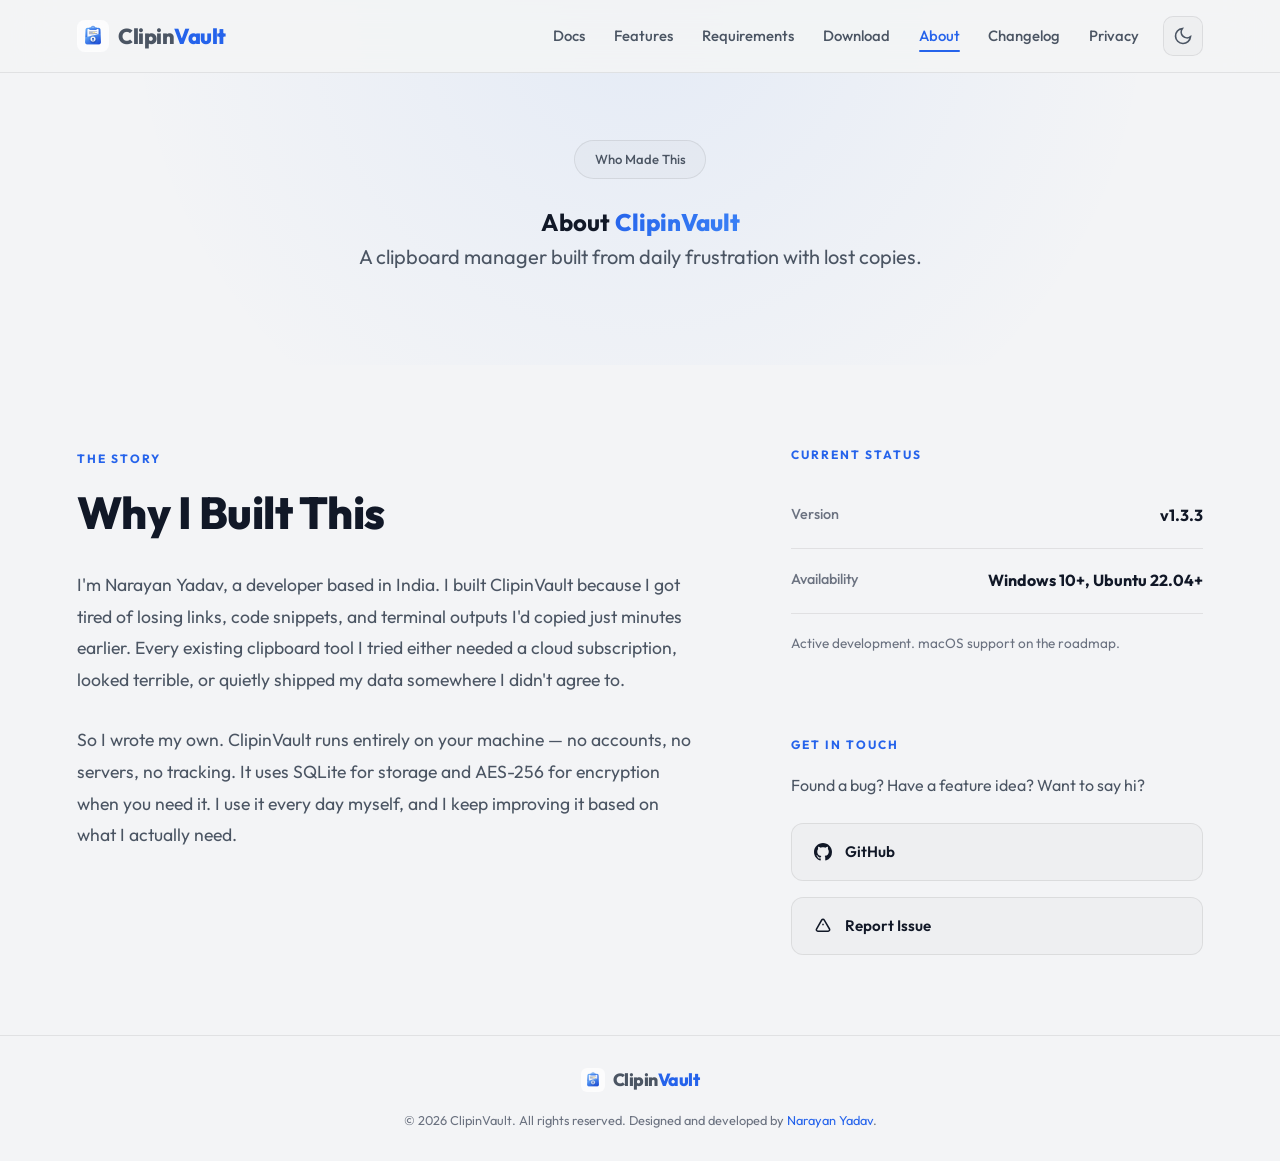
==== commit 099e2ae9: "release-1.3.3" ====
--- a/about/index.html
+++ b/about/index.html
@@ -9,7 +9,7 @@
     <link rel="canonical" href="https://clipinvault.com/about/" />
     <meta property="og:type" content="website" />
     <meta property="og:url" content="https://clipinvault.com/about/" />
-    <meta property="og:title" content="About — ClipinVault" />
+    <meta property="og:title" content="About-ClipinVault" />
     <meta property="og:description" content="The story behind ClipinVault and the developer who builds it." />
     <meta property="og:image" content="https://clipinvault.com/assets/og-preview.png" />
     <meta name="twitter:card" content="summary_large_image" />
@@ -29,10 +29,11 @@
         </a>
         <div class="nav-right">
           <div class="nav-links" id="navLinks">
+            <a href="../docs/">Docs</a>
             <a href="../#features">Features</a>
             <a href="../#requirements">Requirements</a>
             <a href="../#download">Download</a>
-            <a href="../about/">About</a>
+            <a href="../about/" class="nav-active">About</a>
             <a href="../changelog/">Changelog</a>
             <a href="../privacy/">Privacy</a>
           </div>
@@ -67,7 +68,7 @@
             <div class="section-tag">Current Status</div>
             <div class="status-item">
               <span class="status-label">Version</span>
-              <span class="status-value">v1.3.1</span>
+              <span class="status-value">v1.3.3</span>
             </div>
             <div class="status-item">
               <span class="status-label">Availability</span>
--- a/style.css
+++ b/style.css
@@ -469,7 +469,7 @@
 /* ===== BENTO FEATURES ===== */
 .bento-section {
   padding: 80px 6%;
-  max-width: 1240px;
+  max-width: 1440px;
   margin: 0 auto;
 }
 .bento-grid {
@@ -617,7 +617,7 @@
 /* ===== REQUIREMENTS ===== */
 .requirements {
   padding: 80px 6%;
-  max-width: 1200px;
+  max-width: 1440px;
   margin: 0 auto;
 }
 .req-grid {
@@ -672,24 +672,13 @@
   background: var(--badge-coming-bg);
   color: var(--badge-coming-color);
 }
-.req-card ul {
-  list-style: none;
-  display: flex;
-  flex-direction: column;
-  gap: 0.5rem;
+.req-card ol {
+  padding-left: 1.5rem;
 }
 .req-card li {
   font-size: 0.85rem;
   color: var(--text2);
-  padding-left: 1rem;
-  position: relative;
-}
-.req-card li::before {
-  content: "›";
-  position: absolute;
-  left: 0;
-  color: var(--accent);
-  font-weight: 700;
+  margin-bottom: 0.4rem;
 }
 .req-card li strong {
   color: var(--text);
@@ -789,7 +778,7 @@
 /* ===== INSTALLATION GUIDE ===== */
 .install-guide {
   padding: 80px 6%;
-  max-width: 1000px;
+  max-width: 1300px;
   margin: 0 auto;
 }
 .install-container {
@@ -858,40 +847,12 @@
 }
 
 .gui-steps {
-  list-style: none;
-  counter-reset: step;
+  padding-left: 1.5rem;
 }
 .gui-steps li {
-  position: relative;
-  padding-left: 3rem;
-  margin-bottom: 1.5rem;
+  margin-bottom: 1rem;
   font-size: 0.95rem;
   color: var(--text2);
-}
-.gui-steps li::before {
-  counter-increment: step;
-  content: counter(step);
-  position: absolute;
-  left: 0;
-  top: 0;
-  width: 2rem;
-  height: 2rem;
-  background: var(--glass);
-  border: 1px solid var(--border);
-  border-radius: 50%;
-  display: flex;
-  align-items: center;
-  justify-content: center;
-  font-weight: 700;
-  color: var(--accent);
-  font-size: 0.85rem;
-}
-
-@media (max-width: 900px) {
-  .install-container {
-    grid-template-columns: 1fr;
-    gap: 2rem;
-  }
 }
 
 /* ===== DOWNLOAD CTA ===== */
@@ -1020,6 +981,54 @@
   .section-header h2 {
     font-size: 1.8rem;
   }
+  .section-header {
+    margin-bottom: 2.5rem;
+  }
+  .bento-card {
+    padding: 1.4rem;
+  }
+  .bento-section {
+    padding: 60px 5%;
+  }
+  .install-guide {
+    padding: 60px 5%;
+  }
+  .hero {
+    padding: 100px 5% 30px;
+  }
+  .about-grid {
+    grid-template-columns: 1fr;
+    gap: 5rem;
+    padding-top: 40px;
+  }
+  .about-side-info {
+    position: static;
+    gap: 4rem;
+  }
+  .about-hero {
+    padding-top: 120px;
+  }
+  .about-story h2 {
+    font-size: 2.2rem;
+  }
+}
+
+@media (max-width: 480px) {
+  .hero h1 {
+    font-size: 1.9rem;
+  }
+  .stats-bar {
+    gap: 1rem;
+    padding: 16px 20px;
+  }
+  .stat-val { font-size: 1.4rem; }
+  .req-card {
+    padding: 1.8rem 1.4rem;
+  }
+  .btn {
+    padding: 0.8rem 1.6rem;
+    font-size: 0.88rem;
+  }
 }
 
 /* ===== PRIVACY PAGE SPECIFIC ===== */
@@ -1119,32 +1128,6 @@
   font-weight: 500;
 }
 
-.changelog-content ul {
-  list-style: none;
-  display: flex;
-  flex-direction: column;
-  gap: 1rem;
-}
-
-.changelog-content li {
-  font-size: 1.05rem;
-  color: var(--text2);
-  line-height: 1.6;
-  position: relative;
-  padding-left: 1.5rem;
-}
-
-.changelog-content li::before {
-  content: "";
-  position: absolute;
-  left: 0;
-  top: 0.7rem;
-  width: 6px;
-  height: 6px;
-  background: var(--accent);
-  border-radius: 50%;
-  opacity: 0.6;
-}
 
 .changelog-downloads {
   margin-top: 2.5rem;
@@ -1180,7 +1163,7 @@
 .privacy-page .about-hero {
   padding: 160px 6% 80px;
   text-align: left;
-  max-width: 1200px;
+  max-width: 1440px;
   margin: 0 auto;
 }
 
@@ -1197,7 +1180,7 @@
 }
 
 .privacy-content {
-  max-width: 1200px;
+  max-width: 1440px;
   margin: 0 auto;
   padding: 0 6% 120px;
   display: flex;
@@ -1207,7 +1190,7 @@
 
 .privacy-section {
   display: grid;
-  grid-template-columns: 320px 1fr;
+  grid-template-columns: clamp(260px, 28%, 360px) 1fr;
   gap: 4rem;
   align-items: start;
 }
@@ -1246,12 +1229,12 @@
 .changelog-page .about-hero {
   padding: 160px 6% 80px;
   text-align: left;
-  max-width: 1200px;
+  max-width: 1440px;
   margin: 0 auto;
 }
 
 .changelog-timeline {
-  max-width: 1200px;
+  max-width: 1440px;
   margin: 0 auto;
   padding: 0 6% 120px;
   display: flex;
@@ -1261,7 +1244,7 @@
 
 .changelog-item {
   display: grid;
-  grid-template-columns: 320px 1fr;
+  grid-template-columns: clamp(260px, 28%, 360px) 1fr;
   gap: 4rem;
   padding-bottom: 6rem;
   border-bottom: 1px solid var(--border);
@@ -1296,28 +1279,15 @@
   letter-spacing: 0.5px;
 }
 
-.changelog-content ul {
-  list-style: none;
-  display: flex;
-  flex-direction: column;
-  gap: 1.5rem;
+.changelog-content ol {
+  padding-left: 1.5rem;
 }
 
 .changelog-content li {
   font-size: 1.1rem;
   color: var(--text2);
   line-height: 1.7;
-  position: relative;
-  padding-left: 2rem;
-}
-
-.changelog-content li::before {
-  content: "→";
-  position: absolute;
-  left: 0;
-  color: var(--accent);
-  font-weight: bold;
-  opacity: 0.5;
+  margin-bottom: 0.4rem;
 }
 
 .changelog-downloads {
@@ -1328,12 +1298,16 @@
 }
 
 @media (max-width: 900px) {
+  .install-container {
+    grid-template-columns: 1fr;
+    gap: 2rem;
+  }
   .privacy-section,
   .changelog-item {
     grid-template-columns: 1fr;
     gap: 2rem;
   }
-  
+
   .section-header-block,
   .changelog-meta {
     position: static;
@@ -1347,6 +1321,34 @@
 
   .privacy-page .hero-badge {
     margin-left: auto;
+  }
+
+  .privacy-content,
+  .changelog-timeline {
+    gap: 5rem;
+  }
+}
+
+@media (max-width: 480px) {
+  .privacy-page .about-hero,
+  .changelog-page .about-hero {
+    padding: 110px 5% 50px;
+  }
+  .privacy-page .about-hero h1,
+  .changelog-page .about-hero h1 {
+    font-size: 2.2rem;
+  }
+  .privacy-content,
+  .changelog-timeline {
+    padding: 0 5% 80px;
+    gap: 4rem;
+  }
+  .changelog-downloads {
+    flex-direction: column;
+  }
+  .about-grid {
+    padding: 40px 5%;
+    gap: 3.5rem;
   }
 }
 
@@ -1371,7 +1373,7 @@
   display: grid;
   grid-template-columns: 1.5fr 1fr;
   gap: 6rem;
-  max-width: 1200px;
+  max-width: 1440px;
   margin: 0 auto;
   padding: 80px 6%;
   align-items: start;
@@ -1490,25 +1492,1198 @@
   }
 }
 
-@media (max-width: 768px) {
-  .about-grid {
-    grid-template-columns: 1fr;
-    gap: 5rem;
-    padding-top: 40px;
-  }
-  .about-side-info {
-    position: static;
-    gap: 4rem;
-  }
-  .about-hero {
-    padding-top: 120px;
-  }
-  .about-story h2 {
-    font-size: 2.2rem;
-  }
-}
-
 .footer-brand img {
   border-radius: 6px;
   object-fit: contain;
 }
+
+/* ===== NAV ACTIVE STATE ===== */
+.nav-links a.nav-active {
+  color: var(--accent) !important;
+  position: relative;
+}
+.nav-links a.nav-active::after {
+  content: "";
+  position: absolute;
+  bottom: -4px;
+  left: 0;
+  right: 0;
+  height: 2px;
+  background: var(--accent);
+  border-radius: 2px;
+}
+
+/* ===== APP UI MOCKUP ===== */
+.app-mockup-section {
+  padding: 0 6% 80px;
+  max-width: 1400px;
+  margin: 0 auto;
+  display: flex;
+  flex-direction: column;
+  align-items: center;
+  gap: 1.2rem;
+}
+
+.mockup-window {
+  width: 100%;
+  background: var(--bg-card);
+  border-radius: 16px;
+  border: 1px solid var(--border);
+  box-shadow: 0 24px 60px rgba(0,0,0,0.35);
+  overflow: hidden;
+  transition: border-color 0.35s, background 0.35s;
+}
+
+.mockup-titlebar {
+  display: flex;
+  align-items: center;
+  gap: 0.8rem;
+  padding: 0.7rem 1.2rem;
+  background: var(--bg-elevated);
+  border-bottom: 1px solid var(--border);
+}
+.titlebar-dots {
+  display: flex;
+  gap: 6px;
+}
+.tdot {
+  width: 10px;
+  height: 10px;
+  border-radius: 50%;
+}
+.tdot-red { background: #ff5f56; }
+.tdot-yellow { background: #ffbd2e; }
+.tdot-green { background: #27c93f; }
+.titlebar-label {
+  font-size: 0.78rem;
+  font-weight: 600;
+  color: var(--text3);
+  margin-left: 0.4rem;
+}
+
+.mockup-body {
+  display: grid;
+  grid-template-columns: 175px 1fr 220px;
+  height: 400px;
+}
+
+/* ===== REAL TITLEBAR ===== */
+.mockup-titlebar {
+  display: flex;
+  align-items: center;
+  gap: 0;
+  padding: 0 0.85rem;
+  height: 36px;
+  background: var(--bg-elevated);
+  border-bottom: 1px solid var(--border);
+  justify-content: space-between;
+}
+.mk-tb-left {
+  display: flex;
+  align-items: center;
+  gap: 0.45rem;
+  min-width: 120px;
+}
+.mk-tb-icon { border-radius: 3px; flex-shrink: 0; }
+.mk-tb-app { font-size: 0.75rem; font-weight: 700; color: var(--text); }
+
+.mk-tb-search {
+  flex: 1;
+  max-width: 320px;
+  display: flex;
+  align-items: center;
+  gap: 6px;
+  padding: 0.3rem 0.75rem;
+  border-radius: 6px;
+  background: var(--bg-card);
+  border: 1px solid var(--border);
+  font-size: 0.7rem;
+  color: var(--text3);
+}
+
+.mk-tb-right {
+  display: flex;
+  align-items: center;
+  gap: 0.4rem;
+  min-width: 120px;
+  justify-content: flex-end;
+}
+.mk-status-dot {
+  width: 7px; height: 7px;
+  border-radius: 50%;
+  background: #22c55e;
+  display: inline-block;
+}
+.mk-status-label { font-size: 0.65rem; color: #22c55e; font-weight: 600; }
+.mk-tb-icon-btn {
+  font-size: 0.7rem;
+  color: var(--text3);
+  padding: 1px 5px;
+  cursor: pointer;
+  border-radius: 3px;
+}
+.mk-tb-icon-btn:hover { background: var(--bg-card); }
+.mk-win-btn { font-size: 0.65rem; }
+.mk-close-btn:hover { background: #e53e3e !important; color: #fff; }
+
+/* ===== SIDEBAR: NAV + TAGS ===== */
+.mockup-sidebar {
+  padding: 0.65rem 0;
+  border-right: 1px solid var(--border);
+  display: flex;
+  flex-direction: column;
+  background: var(--bg-elevated);
+  overflow: hidden;
+}
+
+.mk-nav-group {
+  display: flex;
+  flex-direction: column;
+  padding: 0 0.5rem;
+  gap: 1px;
+  margin-bottom: 0.3rem;
+}
+
+.mk-nav-item {
+  display: flex;
+  align-items: center;
+  justify-content: space-between;
+  padding: 0.3rem 0.6rem;
+  border-radius: 6px;
+  cursor: pointer;
+  transition: background 0.15s;
+}
+.mk-nav-item:hover { background: var(--bg-card); }
+.mk-nav-active {
+  background: rgba(59,130,246,0.12) !important;
+}
+.mk-nav-label { font-size: 0.72rem; color: var(--text2); flex: 1; }
+.mk-nav-active .mk-nav-label { color: var(--accent); font-weight: 600; }
+.mk-nav-count {
+  font-size: 0.65rem;
+  font-weight: 600;
+  padding: 1px 6px;
+  border-radius: 99px;
+  background: var(--bg-card);
+  color: var(--text2);
+  border: 1px solid var(--border);
+  min-width: 20px;
+  text-align: center;
+}
+.mk-count-zero { opacity: 0.45; }
+.mk-count-accent { background: rgba(139,92,246,0.12); color: #8b5cf6; border-color: rgba(139,92,246,0.25); }
+.mk-nav-active .mk-nav-count { background: rgba(59,130,246,0.18); color: var(--accent); border-color: rgba(59,130,246,0.3); }
+
+.mk-sidebar-section-label {
+  font-size: 0.58rem;
+  font-weight: 700;
+  letter-spacing: 0.7px;
+  color: var(--text3);
+  padding: 0.5rem 1.1rem 0.25rem;
+  text-transform: uppercase;
+}
+
+.mk-tag-icon {
+  width: 8px; height: 8px;
+  border-radius: 2px;
+  display: inline-block;
+  margin-right: 6px;
+  flex-shrink: 0;
+}
+.mk-tag-code { background: #22c55e; }
+.mk-tag-sql { background: #3b82f6; }
+.mk-tag-json { background: #f59e0b; }
+.mk-tag-url { background: #6366f1; }
+.mk-tag-cmd { background: #ec4899; }
+.mk-tag-img { background: #14b8a6; }
+.mk-tag-txt { background: var(--text3); }
+.mk-tag-mfa { background: #f97316; }
+
+.mk-sidebar-footer {
+  margin-top: auto;
+  padding: 0.6rem 1rem;
+  border-top: 1px solid var(--border);
+}
+.mk-autoclean-badge {
+  font-size: 0.65rem;
+  color: var(--text3);
+  display: flex;
+  align-items: center;
+  gap: 0.4rem;
+}
+.mk-ac-on {
+  background: rgba(34,197,94,0.15);
+  color: #22c55e;
+  font-weight: 700;
+  font-size: 0.6rem;
+  padding: 1px 6px;
+  border-radius: 4px;
+}
+
+/* ===== CLIP LIST (centre panel) ===== */
+.mockup-clips {
+  display: flex;
+  flex-direction: column;
+  overflow-y: auto;
+  border-right: 1px solid var(--border);
+  background: var(--bg-card);
+}
+
+.mk-list-section-hdr {
+  font-size: 0.65rem;
+  font-weight: 700;
+  letter-spacing: 0.5px;
+  color: var(--text3);
+  padding: 0.55rem 0.9rem 0.3rem;
+  text-transform: uppercase;
+  position: sticky;
+  top: 0;
+  background: var(--bg-card);
+  border-bottom: 1px solid var(--border);
+}
+
+.mk-row {
+  display: grid;
+  grid-template-columns: 20px 1fr auto;
+  align-items: center;
+  gap: 0.5rem;
+  padding: 0.5rem 0.75rem;
+  border-bottom: 1px solid var(--border);
+  cursor: pointer;
+  transition: background 0.15s;
+}
+.mk-row:hover { background: var(--bg-elevated); }
+.mk-row-active {
+  background: rgba(59,130,246,0.08) !important;
+  border-left: 3px solid var(--accent);
+}
+
+.mk-row-typedot {
+  width: 8px; height: 8px;
+  border-radius: 50%;
+  flex-shrink: 0;
+  justify-self: center;
+}
+.mk-dot-txt { background: var(--text3); }
+.mk-dot-img { background: #14b8a6; }
+.mk-dot-sec { background: #8b5cf6; }
+.mk-dot-url { background: #6366f1; }
+.mk-dot-code { background: #22c55e; }
+
+.mk-row-body { min-width: 0; }
+.mk-row-id {
+  font-size: 0.7rem;
+  font-weight: 600;
+  color: var(--text);
+  white-space: nowrap;
+  overflow: hidden;
+  text-overflow: ellipsis;
+}
+.mk-row-pin-icon, .mk-row-lock-icon, .mk-row-copy-icon, .mk-row-del-icon {
+  font-size: 0.6rem;
+  margin-left: 4px;
+  opacity: 0.7;
+}
+.mk-row-preview {
+  font-size: 0.65rem;
+  color: var(--text3);
+  white-space: nowrap;
+  overflow: hidden;
+  text-overflow: ellipsis;
+  margin-top: 1px;
+}
+.mk-row-secret { letter-spacing: 2px; color: var(--text3); }
+.mk-preview-img { font-style: italic; }
+.mk-row-time {
+  font-size: 0.58rem;
+  color: var(--text3);
+  white-space: nowrap;
+  align-self: start;
+  padding-top: 1px;
+}
+
+/* ===== RIGHT DETAIL PANE ===== */
+.mockup-detail {
+  display: flex;
+  flex-direction: column;
+  padding: 1rem;
+  background: var(--bg-elevated);
+  overflow-y: auto;
+  gap: 0.5rem;
+}
+
+.mk-detail-top { display: flex; justify-content: flex-end; }
+.mk-detail-type-badge {
+  font-size: 0.6rem;
+  font-weight: 700;
+  letter-spacing: 0.5px;
+  padding: 2px 8px;
+  border-radius: 4px;
+  background: var(--bg-card);
+  color: var(--text3);
+  border: 1px solid var(--border);
+  text-transform: uppercase;
+}
+
+.mk-detail-title {
+  font-size: 0.82rem;
+  font-weight: 700;
+  color: var(--text);
+  line-height: 1.3;
+}
+
+.mk-detail-section-label {
+  font-size: 0.58rem;
+  font-weight: 700;
+  letter-spacing: 0.6px;
+  color: var(--text3);
+  text-transform: uppercase;
+  margin-top: 0.4rem;
+}
+.mk-detail-meta-label { margin-top: 0.8rem; }
+.mk-detail-used { color: var(--accent); }
+
+.mk-detail-content {
+  font-size: 0.75rem;
+  color: var(--text2);
+  background: var(--bg-card);
+  padding: 0.6rem 0.8rem;
+  border-radius: 6px;
+  border: 1px solid var(--border);
+  font-family: "Courier New", monospace;
+  word-break: break-all;
+  flex: 1;
+  min-height: 80px;
+}
+
+.mk-detail-actions {
+  display: flex;
+  flex-direction: column;
+  gap: 0.4rem;
+  margin-top: 0.4rem;
+}
+.mk-detail-btn {
+  width: 100%;
+  padding: 0.45rem 0.75rem;
+  border-radius: 6px;
+  font-size: 0.72rem;
+  font-weight: 600;
+  font-family: inherit;
+  cursor: pointer;
+  border: 1px solid transparent;
+  transition: opacity 0.2s;
+  text-align: center;
+}
+.mk-detail-btn-primary {
+  background: linear-gradient(135deg, var(--accent), var(--accent2));
+  color: #fff;
+}
+.mk-detail-btn-ghost {
+  background: var(--bg-card);
+  border-color: var(--border);
+  color: var(--text2);
+}
+.mk-detail-btn-danger {
+  background: rgba(239,68,68,0.1);
+  border-color: rgba(239,68,68,0.3);
+  color: #ef4444;
+}
+.mk-detail-btn:hover { opacity: 0.82; }
+
+.mk-detail-footer {
+  font-size: 0.6rem;
+  color: var(--text3);
+  text-align: center;
+  margin-top: auto;
+  padding-top: 0.5rem;
+  border-top: 1px solid var(--border);
+}
+
+@media (max-width: 700px) {
+  .mockup-body {
+    grid-template-columns: 1fr;
+    height: auto;
+  }
+  .mockup-sidebar, .mockup-detail { display: none; }
+  .mockup-clips { height: 340px; }
+}
+
+
+.mockup-sidebar {
+  padding: 1rem;
+  border-right: 1px solid var(--border);
+  display: flex;
+  flex-direction: column;
+  gap: 0.6rem;
+  background: var(--glass);
+  overflow: hidden;
+}
+
+.mk-search {
+  display: flex;
+  align-items: center;
+  gap: 6px;
+  padding: 0.5rem 0.8rem;
+  border-radius: 8px;
+  background: var(--bg-elevated);
+  font-size: 0.72rem;
+  color: var(--text3);
+  border: 1px solid var(--border);
+}
+
+.mk-filter-group {
+  display: flex;
+  flex-direction: column;
+  gap: 2px;
+}
+
+.mk-filter {
+  padding: 0.4rem 0.8rem;
+  border-radius: 7px;
+  font-size: 0.72rem;
+  color: var(--text2);
+  cursor: pointer;
+  transition: background 0.2s, color 0.2s;
+}
+.mk-filter:hover {
+  background: var(--bg-elevated);
+  color: var(--text);
+}
+.mk-filter.active {
+  background: rgba(59,130,246,0.12);
+  color: var(--accent);
+  font-weight: 600;
+}
+
+.mk-stats {
+  margin-top: auto;
+  padding-top: 0.8rem;
+  border-top: 1px solid var(--border);
+  display: flex;
+  flex-direction: column;
+  gap: 0.35rem;
+}
+.mk-stat-row {
+  display: flex;
+  justify-content: space-between;
+  font-size: 0.7rem;
+}
+.mk-stat-row span { color: var(--text3); }
+.mk-stat-row strong { color: var(--text); }
+
+.mockup-clips {
+  padding: 1rem;
+  display: flex;
+  flex-direction: column;
+  gap: 0.7rem;
+  overflow-y: auto;
+  scroll-behavior: smooth;
+}
+
+.mk-clip {
+  padding: 0.75rem 1rem;
+  border-radius: 10px;
+  background: var(--bg-elevated);
+  border: 1px solid var(--border);
+  transition: border-color 0.2s;
+}
+.mk-clip:hover {
+  border-color: var(--border-hover);
+}
+.mk-clip-pinned {
+  border-color: rgba(251,191,36,0.35);
+  background: rgba(251,191,36,0.05);
+}
+.mk-clip-secret {
+  border-color: rgba(139,92,246,0.35);
+  background: rgba(139,92,246,0.05);
+}
+
+.mk-clip-top {
+  display: flex;
+  justify-content: space-between;
+  align-items: center;
+  margin-bottom: 0.3rem;
+}
+.mk-time {
+  font-size: 0.65rem;
+  color: var(--text3);
+}
+.mk-clip-title {
+  font-size: 0.78rem;
+  font-weight: 600;
+  color: var(--text);
+  margin-bottom: 0.3rem;
+}
+.mk-clip-preview {
+  font-size: 0.75rem;
+  color: var(--text2);
+  line-height: 1.4;
+  white-space: nowrap;
+  overflow: hidden;
+  text-overflow: ellipsis;
+}
+.mk-blur {
+  filter: blur(4px);
+  user-select: none;
+  letter-spacing: 1px;
+}
+.mk-code {
+  font-family: "Courier New", monospace;
+  padding: 3px 6px;
+  background: var(--code-bg);
+  color: var(--accent);
+  border-radius: 4px;
+  font-size: 0.72rem;
+}
+.mk-clip-actions {
+  display: flex;
+  gap: 0.5rem;
+  margin-top: 0.45rem;
+}
+.mk-action {
+  font-size: 0.68rem;
+  font-weight: 600;
+  color: var(--accent);
+  padding: 2px 8px;
+  border-radius: 5px;
+  background: rgba(59,130,246,0.08);
+  border: 1px solid rgba(59,130,246,0.2);
+  cursor: pointer;
+  transition: background 0.2s;
+}
+.mk-action:hover { background: rgba(59,130,246,0.18); }
+
+.mk-badge {
+  font-size: 0.62rem;
+  font-weight: 700;
+  padding: 2px 7px;
+  border-radius: 5px;
+  text-transform: uppercase;
+  letter-spacing: 0.3px;
+}
+.mk-badge-pin { background: rgba(251,191,36,0.15); color: #fbbf24; }
+.mk-badge-secret { background: rgba(139,92,246,0.15); color: #8b5cf6; }
+.mk-badge-url { background: rgba(59,130,246,0.12); color: var(--accent); }
+.mk-badge-code { background: rgba(34,197,94,0.12); color: #22c55e; }
+.mk-badge-text { background: var(--glass); color: var(--text3); }
+
+.mockup-caption {
+  font-size: 0.8rem;
+  color: var(--text3);
+  text-align: center;
+}
+
+@media (max-width: 600px) {
+  .mockup-body {
+    grid-template-columns: 1fr;
+    height: auto;
+  }
+  .mockup-sidebar { display: none; }
+  .mockup-clips { height: 320px; }
+}
+
+/* ===== VERSION BADGES (Changelog) ===== */
+.version-latest-badge {
+  display: inline-block;
+  font-size: 0.68rem;
+  font-weight: 700;
+  text-transform: uppercase;
+  letter-spacing: 0.5px;
+  padding: 0.25rem 0.65rem;
+  border-radius: 99px;
+  background: rgba(34,197,94,0.15);
+  color: #22c55e;
+  border: 1px solid rgba(34,197,94,0.3);
+  width: fit-content;
+}
+
+.version-prev-badge {
+  display: inline-block;
+  font-size: 0.68rem;
+  font-weight: 700;
+  text-transform: uppercase;
+  letter-spacing: 0.5px;
+  padding: 0.25rem 0.65rem;
+  border-radius: 99px;
+  background: var(--glass);
+  color: var(--text3);
+  border: 1px solid var(--border);
+  width: fit-content;
+}
+
+.version-upcoming-badge {
+  display: inline-block;
+  font-size: 0.68rem;
+  font-weight: 700;
+  text-transform: uppercase;
+  letter-spacing: 0.5px;
+  padding: 0.25rem 0.65rem;
+  border-radius: 99px;
+  background: rgba(139, 92, 246, 0.15);
+  color: #a78bfa;
+  border: 1px solid rgba(139, 92, 246, 0.3);
+  width: fit-content;
+}
+
+/* ===== macOS NOTIFY FORM ===== */
+.macos-notify-form {
+  display: flex;
+  gap: 0.5rem;
+  margin-top: 1rem;
+  width: 100%;
+}
+.notify-input {
+  flex: 1;
+  min-width: 0;
+  padding: 0.55rem 0.9rem;
+  border-radius: 8px;
+  border: 1px solid var(--border);
+  background: var(--bg-elevated);
+  color: var(--text);
+  font-size: 0.82rem;
+  font-family: inherit;
+  outline: none;
+  transition: border-color 0.25s;
+}
+.notify-input:focus {
+  border-color: var(--accent);
+}
+.btn-notify {
+  padding: 0.55rem 1.1rem;
+  border-radius: 8px;
+  background: linear-gradient(135deg, var(--accent), var(--accent2));
+  color: #fff;
+  font-size: 0.82rem;
+  font-weight: 700;
+  border: none;
+  cursor: pointer;
+  white-space: nowrap;
+  transition: opacity 0.2s;
+  font-family: inherit;
+}
+.btn-notify:hover { opacity: 0.88; }
+.notify-note {
+  font-size: 0.8rem;
+  color: #22c55e;
+  margin-top: 0.5rem;
+}
+
+/* ===== SHA-256 CHECKSUM ===== */
+.checksum-area {
+  margin-top: 1.8rem;
+  width: 100%;
+  max-width: 680px;
+}
+.checksum-toggle {
+  display: inline-flex;
+  align-items: center;
+  gap: 0.5rem;
+  background: none;
+  border: 1px solid var(--border);
+  border-radius: 8px;
+  padding: 0.5rem 1rem;
+  font-size: 0.8rem;
+  font-weight: 600;
+  color: var(--text2);
+  cursor: pointer;
+  font-family: inherit;
+  transition: all 0.2s;
+}
+.checksum-toggle:hover {
+  border-color: var(--accent);
+  color: var(--accent);
+}
+.checksum-chevron {
+  margin-left: auto;
+  transition: transform 0.3s;
+}
+.checksum-toggle[aria-expanded="true"] .checksum-chevron {
+  transform: rotate(180deg);
+}
+.checksum-panel {
+  max-height: 0;
+  overflow: hidden;
+  transition: max-height 0.4s ease;
+  margin-top: 0.75rem;
+}
+.checksum-panel.open {
+  max-height: 300px;
+}
+.checksum-row {
+  display: flex;
+  align-items: center;
+  gap: 0.8rem;
+  padding: 0.7rem 1rem;
+  background: var(--bg-card);
+  border: 1px solid var(--border);
+  border-radius: 8px;
+  margin-bottom: 0.5rem;
+  flex-wrap: wrap;
+}
+.checksum-os {
+  display: flex;
+  align-items: center;
+  gap: 0.5rem;
+  font-size: 0.78rem;
+  font-weight: 600;
+  color: var(--text);
+  min-width: 130px;
+  flex-shrink: 0;
+}
+.checksum-hash {
+  flex: 1;
+  font-family: "Courier New", monospace;
+  font-size: 0.7rem;
+  color: var(--accent);
+  background: var(--code-bg);
+  padding: 3px 8px;
+  border-radius: 5px;
+  word-break: break-all;
+  min-width: 0;
+}
+.copy-hash-btn {
+  background: none;
+  border: none;
+  cursor: pointer;
+  color: var(--text3);
+  padding: 4px;
+  flex-shrink: 0;
+  transition: color 0.2s;
+  display: flex;
+}
+.copy-hash-btn:hover { color: var(--accent); }
+.checksum-hint {
+  font-size: 0.75rem;
+  color: var(--text3);
+  line-height: 1.6;
+  margin-top: 0.4rem;
+}
+.checksum-hint code {
+  background: var(--code-bg);
+  color: var(--accent);
+  padding: 1px 5px;
+  border-radius: 4px;
+  font-family: "Courier New", monospace;
+}
+
+/* ===== DESIGN POLISH TOKENS ===== */
+[data-theme="dark"] {
+  --glow: rgba(59, 130, 246, 0.4);
+  --callout-tip-bg: rgba(52, 211, 153, 0.08);
+  --callout-tip-border: rgba(52, 211, 153, 0.3);
+  --callout-warn-bg: rgba(251, 191, 36, 0.08);
+  --callout-warn-border: rgba(251, 191, 36, 0.3);
+  --callout-info-bg: rgba(59, 130, 246, 0.08);
+  --callout-info-border: rgba(59, 130, 246, 0.3);
+}
+[data-theme="light"] {
+  --glow: rgba(37, 99, 235, 0.3);
+  --callout-tip-bg: rgba(16, 185, 129, 0.07);
+  --callout-tip-border: rgba(16, 185, 129, 0.25);
+  --callout-warn-bg: rgba(245, 158, 11, 0.07);
+  --callout-warn-border: rgba(245, 158, 11, 0.3);
+  --callout-info-bg: rgba(37, 99, 235, 0.06);
+  --callout-info-border: rgba(37, 99, 235, 0.25);
+}
+
+/* Glow on primary button hover */
+.btn-primary:hover {
+  box-shadow: 0 6px 24px var(--glow);
+}
+
+/* ===== STATS BAR ===== */
+.stats-bar-section {
+  padding: 0 6%;
+  max-width: 1440px;
+  margin: 0 auto 20px;
+}
+.stats-bar {
+  display: flex;
+  justify-content: space-around;
+  align-items: center;
+  background: var(--bg-card);
+  border: 1px solid var(--border);
+  border-radius: 20px;
+  padding: 28px 40px;
+  gap: 2rem;
+  flex-wrap: wrap;
+  transition: background 0.35s, border-color 0.35s;
+}
+.stat {
+  display: flex;
+  flex-direction: column;
+  align-items: center;
+  text-align: center;
+  gap: 4px;
+}
+.stat-val {
+  font-family: "Outfit", sans-serif;
+  font-size: 2rem;
+  font-weight: 800;
+  color: var(--accent);
+  line-height: 1;
+  letter-spacing: -1px;
+}
+.stat p {
+  font-size: 0.8rem;
+  color: var(--text3);
+  font-weight: 500;
+  margin: 0;
+}
+@media (max-width: 600px) {
+  .stats-bar {
+    gap: 1.5rem;
+    padding: 20px 24px;
+  }
+  .stat-val { font-size: 1.5rem; }
+}
+
+/* ===== DOCS PAGE ===== */
+.docs-page-hero {
+  padding: 160px 6% 80px;
+  text-align: left;
+  max-width: 1440px;
+  margin: 0 auto;
+  background: radial-gradient(circle at top left, rgba(59, 130, 246, 0.08), transparent 70%);
+}
+.docs-page-hero h1 {
+  font-size: clamp(2.4rem, 5.5vw, 4rem);
+  font-weight: 800;
+  margin-bottom: 1rem;
+}
+.docs-page-hero p {
+  font-size: 1.1rem;
+  color: var(--text2);
+  max-width: 560px;
+}
+
+.docs-wrapper {
+  max-width: 1440px;
+  margin: 0 auto;
+  padding: 0 6% 120px;
+  display: grid;
+  grid-template-columns: clamp(220px, 22%, 300px) 1fr;
+  gap: clamp(2.5rem, 4vw, 5rem);
+  align-items: start;
+}
+
+/* Sidebar */
+.docs-sidebar {
+  position: sticky;
+  top: 88px;
+  max-height: calc(100vh - 108px);
+  overflow-y: auto;
+  scrollbar-width: thin;
+  background: var(--bg-card);
+  border: 1px solid var(--border);
+  border-radius: 16px;
+  padding: 0.5rem;
+  transition: background 0.35s, border-color 0.35s;
+}
+.docs-toc {
+  list-style: none;
+  padding: 0;
+  margin: 0;
+}
+.docs-toc li.toc-group {
+  font-size: 0.68rem;
+  font-weight: 700;
+  text-transform: uppercase;
+  letter-spacing: 0.08em;
+  color: var(--text3);
+  padding: 14px 12px 4px;
+  pointer-events: none;
+}
+.docs-toc a {
+  display: block;
+  padding: 7px 12px;
+  border-radius: 8px;
+  font-size: 0.86rem;
+  color: var(--text2);
+  text-decoration: none;
+  transition: background 0.2s, color 0.2s;
+  line-height: 1.4;
+}
+.docs-toc a:hover {
+  background: var(--bg-elevated);
+  color: var(--text);
+}
+.docs-toc a.toc-active {
+  background: var(--bg-elevated);
+  color: var(--accent);
+  font-weight: 600;
+}
+
+/* Main content */
+.docs-content { min-width: 0; }
+
+.doc-section {
+  padding-bottom: 3rem;
+  margin-bottom: 3rem;
+  border-bottom: 1px solid var(--border);
+  scroll-margin-top: 96px;
+}
+.doc-section:last-child {
+  border-bottom: none;
+  padding-bottom: 0;
+  margin-bottom: 0;
+}
+.doc-section h2 {
+  font-family: "Outfit", sans-serif;
+  font-size: 1.65rem;
+  font-weight: 800;
+  margin-bottom: 0.5rem;
+  letter-spacing: -0.3px;
+}
+.doc-section h3 {
+  font-size: 1.05rem;
+  font-weight: 700;
+  color: var(--text);
+  margin: 1.8rem 0 0.5rem;
+}
+.doc-section p {
+  font-size: 1rem;
+  color: var(--text2);
+  line-height: 1.7;
+  margin-bottom: 1rem;
+}
+.doc-section p:last-child { margin-bottom: 0; }
+.doc-section ul, .doc-section ol {
+  padding-left: 1.4rem;
+  color: var(--text2);
+  font-size: 0.97rem;
+  line-height: 1.7;
+  margin-bottom: 1rem;
+}
+.doc-section li { margin-bottom: 0.3rem; }
+.doc-section code {
+  background: var(--code-bg);
+  color: var(--accent);
+  padding: 2px 7px;
+  border-radius: 5px;
+  font-family: "Courier New", monospace;
+  font-size: 0.88em;
+}
+
+/* Callout boxes */
+.callout {
+  border-radius: 10px;
+  padding: 14px 16px;
+  margin: 1.2rem 0;
+  font-size: 0.92rem;
+  line-height: 1.6;
+  display: flex;
+  gap: 10px;
+  align-items: flex-start;
+}
+.callout-icon { flex-shrink: 0; font-size: 1.1rem; line-height: 1.6; }
+.callout-tip   { background: var(--callout-tip-bg);  border: 1px solid var(--callout-tip-border); }
+.callout-warn  { background: var(--callout-warn-bg); border: 1px solid var(--callout-warn-border); }
+.callout-info  { background: var(--callout-info-bg); border: 1px solid var(--callout-info-border); }
+.callout b { color: var(--text); }
+
+/* Keyboard shortcut badge */
+.kbd {
+  display: inline-block;
+  background: var(--bg-elevated);
+  border: 1px solid var(--border);
+  border-radius: 5px;
+  padding: 2px 8px;
+  font-family: "Courier New", monospace;
+  font-size: 0.82rem;
+  color: var(--text);
+  white-space: nowrap;
+}
+
+/* Numbered step list */
+.step-list {
+  counter-reset: step;
+  list-style: none;
+  padding: 0;
+  margin: 1rem 0;
+}
+.step-list li {
+  counter-increment: step;
+  display: flex;
+  gap: 14px;
+  margin-bottom: 1rem;
+  align-items: flex-start;
+  font-size: 0.97rem;
+  color: var(--text2);
+  line-height: 1.6;
+}
+.step-list li::before {
+  content: counter(step);
+  min-width: 28px;
+  height: 28px;
+  border-radius: 50%;
+  background: var(--accent);
+  color: #fff;
+  font-size: 0.78rem;
+  font-weight: 700;
+  display: flex;
+  align-items: center;
+  justify-content: center;
+  flex-shrink: 0;
+  margin-top: 2px;
+}
+
+/* Content type badges */
+.type-badge {
+  display: inline-block;
+  padding: 2px 10px;
+  border-radius: 20px;
+  font-size: 0.75rem;
+  font-weight: 700;
+  margin: 2px;
+  letter-spacing: 0.2px;
+}
+.badge-text   { background: rgba(99,102,241,.15);  color: #818cf8; }
+.badge-code   { background: rgba(34,211,238,.15);  color: #22d3ee; }
+.badge-sql    { background: rgba(249,115,22,.15);  color: #fb923c; }
+.badge-json   { background: rgba(234,179,8,.15);   color: #fbbf24; }
+.badge-url    { background: rgba(34,197,94,.15);   color: #4ade80; }
+.badge-cmd    { background: rgba(168,85,247,.15);  color: #c084fc; }
+.badge-secret { background: rgba(239,68,68,.15);   color: #f87171; }
+.badge-mfa    { background: rgba(20,184,166,.15);  color: #2dd4bf; }
+.badge-image  { background: rgba(236,72,153,.15);  color: #f472b6; }
+
+/* Docs table */
+.docs-table {
+  width: 100%;
+  border-collapse: collapse;
+  font-size: 0.92rem;
+  margin: 1rem 0;
+}
+.docs-table th {
+  text-align: left;
+  font-size: 0.72rem;
+  font-weight: 700;
+  text-transform: uppercase;
+  letter-spacing: 0.5px;
+  color: var(--text3);
+  padding: 8px 12px;
+  background: var(--bg-elevated);
+  border-bottom: 1px solid var(--border);
+}
+.docs-table td {
+  padding: 10px 12px;
+  border-bottom: 1px solid var(--border);
+  color: var(--text2);
+  vertical-align: middle;
+}
+.docs-table tr:last-child td { border-bottom: none; }
+.docs-table tr:hover td { background: var(--glass); }
+.docs-table th:first-child, .docs-table td:first-child { border-radius: 0; }
+
+/* Shortcut table */
+.shortcuts-table {
+  width: 100%;
+  border-collapse: collapse;
+  font-size: 0.93rem;
+  margin: 1rem 0;
+}
+.shortcuts-table th {
+  text-align: left;
+  font-size: 0.72rem;
+  font-weight: 700;
+  text-transform: uppercase;
+  letter-spacing: 0.5px;
+  color: var(--text3);
+  padding: 8px 14px;
+  border-bottom: 2px solid var(--border);
+}
+.shortcuts-table td {
+  padding: 10px 14px;
+  border-bottom: 1px solid var(--border);
+  color: var(--text2);
+}
+.shortcuts-table tr:last-child td { border-bottom: none; }
+
+/* Data path display */
+.data-path {
+  background: var(--bg-elevated);
+  border: 1px solid var(--border);
+  border-radius: 10px;
+  padding: 14px 18px;
+  font-family: "Courier New", monospace;
+  font-size: 0.88rem;
+  color: var(--accent);
+  margin: 0.6rem 0;
+  word-break: break-all;
+}
+.data-path-os {
+  font-family: "Outfit", sans-serif;
+  font-size: 0.75rem;
+  font-weight: 700;
+  text-transform: uppercase;
+  letter-spacing: 0.5px;
+  color: var(--text3);
+  margin-bottom: 0.4rem;
+  display: block;
+}
+
+/* ===== DOCS TOC TOGGLE (mobile only) ===== */
+.docs-toc-toggle {
+  display: none;
+}
+
+/* Responsive docs */
+@media (max-width: 860px) {
+  .docs-wrapper {
+    grid-template-columns: 1fr;
+    gap: 1.5rem;
+    padding-top: 1.5rem;
+  }
+  .docs-sidebar {
+    position: static;
+    max-height: none;
+  }
+  .docs-page-hero {
+    text-align: center;
+    padding: 120px 6% 60px;
+  }
+  /* Collapsible TOC on mobile */
+  .docs-toc-toggle {
+    display: flex;
+    width: 100%;
+    padding: 0.85rem 1rem;
+    background: none;
+    border: none;
+    border-bottom: 1px solid var(--border);
+    color: var(--text);
+    font-family: inherit;
+    font-weight: 600;
+    font-size: 0.9rem;
+    cursor: pointer;
+    justify-content: space-between;
+    align-items: center;
+  }
+  .docs-toc-toggle svg {
+    flex-shrink: 0;
+    transition: transform 0.3s;
+    color: var(--text3);
+  }
+  .docs-toc-toggle[aria-expanded="true"] svg {
+    transform: rotate(180deg);
+  }
+  .docs-toc {
+    max-height: 0;
+    overflow: hidden;
+    transition: max-height 0.35s ease;
+  }
+  .docs-toc.toc-open {
+    max-height: 600px;
+    overflow-y: auto;
+  }
+  .docs-toc li.toc-group { padding-top: 10px; }
+}
+@media (max-width: 480px) {
+  .docs-page-hero h1 { font-size: 2.2rem; }
+  .docs-page-hero p { font-size: 1rem; }
+  .docs-wrapper { padding-top: 1rem; }
+}
+@media (max-width: 360px) {
+  .docs-page-hero h1 { font-size: 1.8rem; }
+}
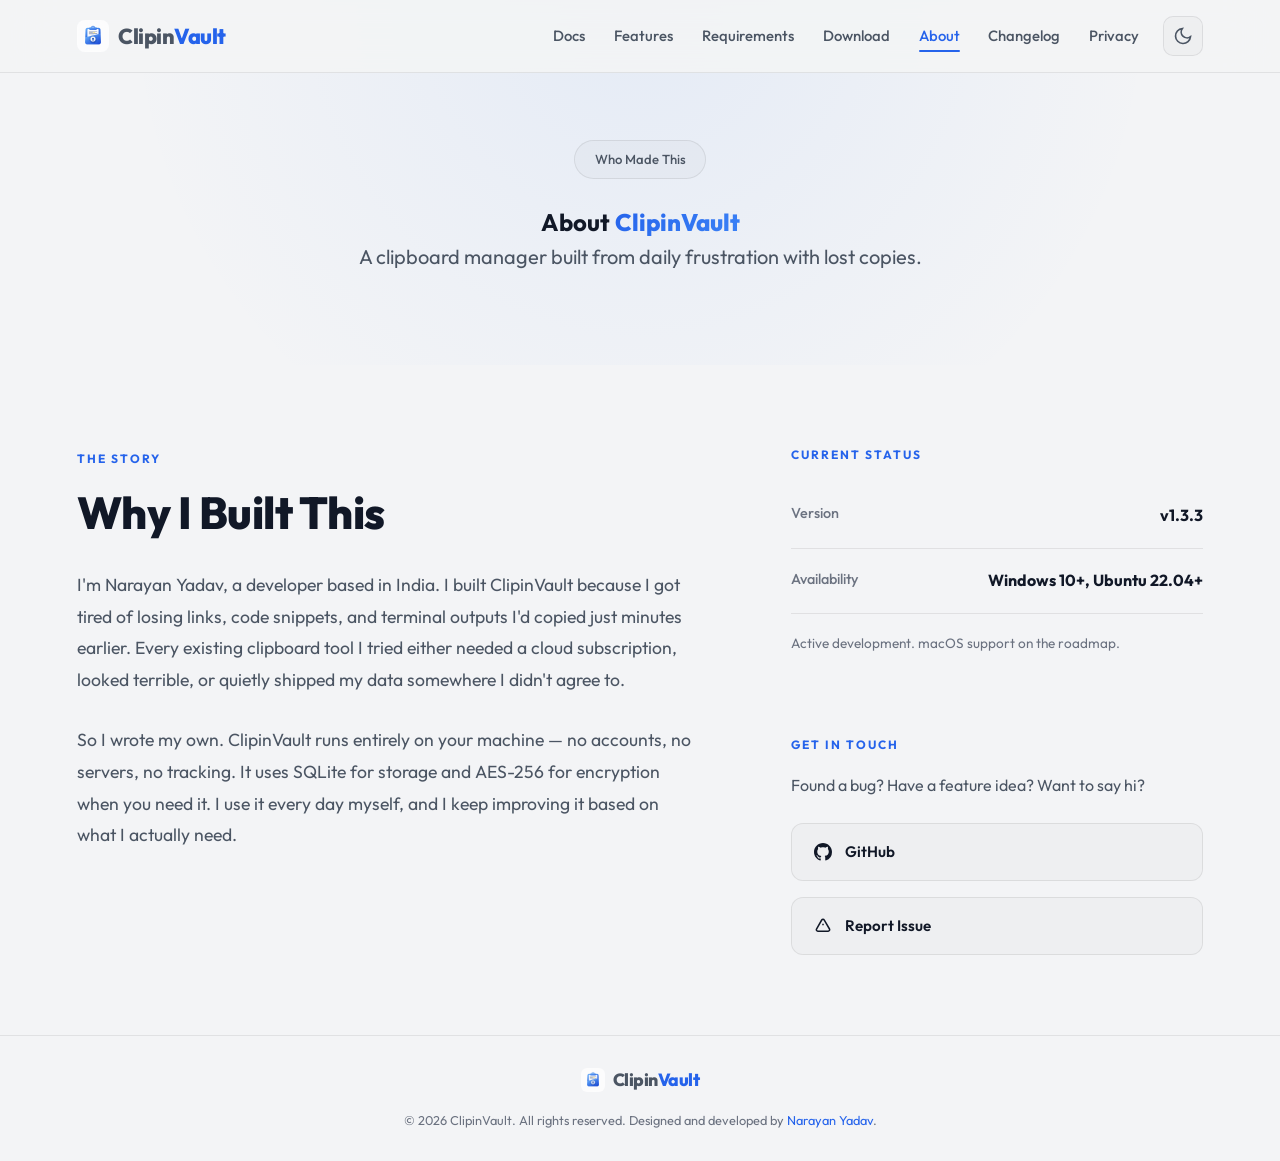
==== commit 0c660a8a: "release-1.3.3" ====
--- a/about/index.html
+++ b/about/index.html
@@ -85,7 +85,7 @@
                 <svg width="18" height="18" fill="currentColor" viewBox="0 0 24 24"><path d="M12 0C5.37 0 0 5.37 0 12c0 5.31 3.435 9.795 8.205 11.385.6.105.825-.255.825-.57 0-.285-.015-1.23-.015-2.235-3.015.555-3.795-.735-4.035-1.41-.135-.345-.72-1.41-1.23-1.695-.42-.225-1.02-.78-.015-.795.945-.015 1.62.87 1.845 1.23 1.08 1.815 2.805 1.305 3.495.99.105-.78.42-1.305.765-1.605-2.67-.3-5.46-1.335-5.46-5.925 0-1.305.465-2.385 1.23-3.225-.12-.3-.54-1.53.12-3.18 0 0 1.005-.315 3.3 1.23.96-.27 1.98-.405 3-.405s2.04.135 3 .405c2.295-1.56 3.3-1.23 3.3-1.23.66 1.65.24 2.88.12 3.18.765.84 1.23 1.905 1.23 3.225 0 4.605-2.805 5.625-5.475 5.925.435.375.81 1.095.81 2.22 0 1.605-.015 2.895-.015 3.3 0 .315.225.69.825.57A12.02 12.02 0 0024 12c0-6.63-5.37-12-12-12z"/></svg>
                 <span>GitHub</span>
               </a>
-              <a href="https://github.com/nhyadav/ClipinVault/issues" class="contact-link">
+              <a href="https://github.com/nhyadav/my.clipinvault/issues" class="contact-link">
                 <svg width="18" height="18" fill="none" stroke="currentColor" stroke-width="2" viewBox="0 0 24 24"><path d="M12 9v2m0 4h.01m-6.938 4h13.856c1.54 0 2.502-1.667 1.732-3L13.732 4c-.77-1.333-2.694-1.333-3.464 0L3.34 16c-.77 1.333.192 3 1.732 3z"/></svg>
                 <span>Report Issue</span>
               </a>
--- a/style.css
+++ b/style.css
@@ -1307,7 +1307,6 @@
     grid-template-columns: 1fr;
     gap: 2rem;
   }
-
   .section-header-block,
   .changelog-meta {
     position: static;
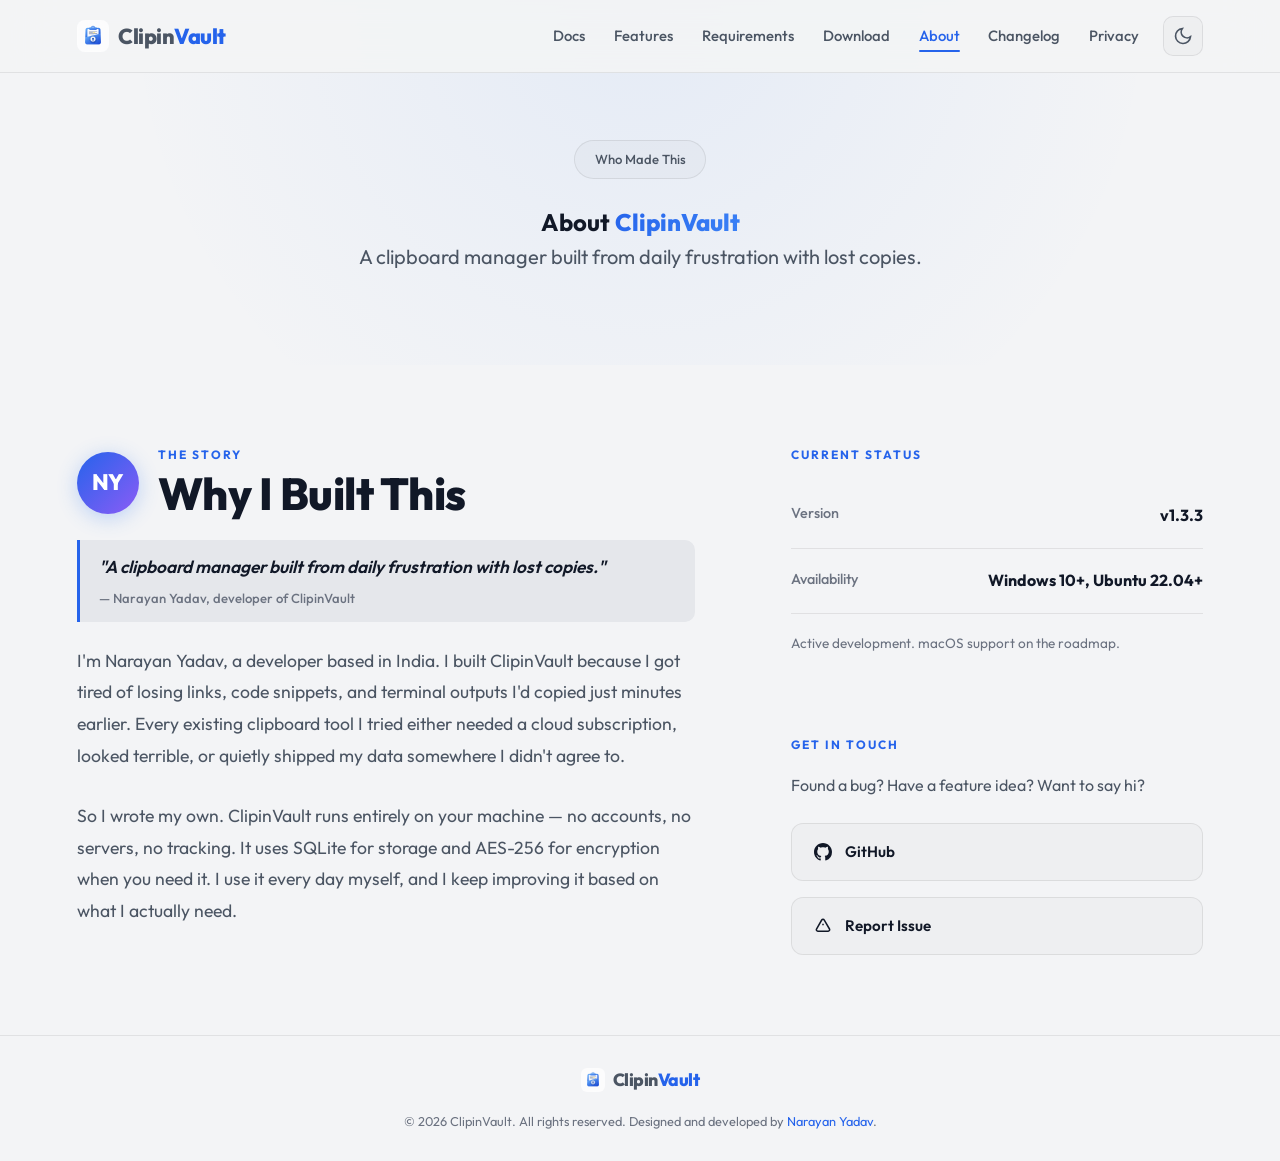
==== commit 710f0052: "Improve all site pages: layout fixes, new content sections, visual polish - docs: fix step-list layo" ====
--- a/about/index.html
+++ b/about/index.html
@@ -57,8 +57,17 @@
 
       <section class="about-grid container">
         <div class="about-story anim-fade">
-          <div class="section-tag">The Story</div>
-          <h2>Why I Built This</h2>
+          <div class="about-story-header">
+            <div class="about-avatar">NY</div>
+            <div class="about-avatar-meta">
+              <div class="section-tag">The Story</div>
+              <h2>Why I Built This</h2>
+            </div>
+          </div>
+          <blockquote class="about-blockquote">
+            "A clipboard manager built from daily frustration with lost copies."
+            <span class="about-blockquote-footer">— Narayan Yadav, developer of ClipinVault</span>
+          </blockquote>
           <p>I'm Narayan Yadav, a developer based in India. I built ClipinVault because I got tired of losing links, code snippets, and terminal outputs I'd copied just minutes earlier. Every existing clipboard tool I tried either needed a cloud subscription, looked terrible, or quietly shipped my data somewhere I didn't agree to.</p>
           <p>So I wrote my own. ClipinVault runs entirely on your machine — no accounts, no servers, no tracking. It uses SQLite for storage and AES-256 for encryption when you need it. I use it every day myself, and I keep improving it based on what I actually need.</p>
         </div>
--- a/style.css
+++ b/style.css
@@ -2504,17 +2504,19 @@
 }
 .step-list li {
   counter-increment: step;
-  display: flex;
-  gap: 14px;
+  position: relative;
+  padding-left: 42px;
   margin-bottom: 1rem;
-  align-items: flex-start;
   font-size: 0.97rem;
   color: var(--text2);
   line-height: 1.6;
 }
 .step-list li::before {
   content: counter(step);
-  min-width: 28px;
+  position: absolute;
+  left: 0;
+  top: 2px;
+  width: 28px;
   height: 28px;
   border-radius: 50%;
   background: var(--accent);
@@ -2524,8 +2526,11 @@
   display: flex;
   align-items: center;
   justify-content: center;
-  flex-shrink: 0;
-  margin-top: 2px;
+}
+/* Prevent multi-word button labels and keyboard shortcuts from splitting across lines */
+.step-list li strong,
+.step-list li kbd {
+  white-space: nowrap;
 }
 
 /* Content type badges */
@@ -2686,3 +2691,124 @@
 @media (max-width: 360px) {
   .docs-page-hero h1 { font-size: 1.8rem; }
 }
+
+/* ===== ENHANCEMENT PACK 2 ===== */
+
+/* Docs: column borders + zebra-striping for Content Types table */
+.docs-table th { border-right: 1px solid var(--border); }
+.docs-table td { border-right: 1px solid var(--border); }
+.docs-table th:last-child, .docs-table td:last-child { border-right: none; }
+.docs-table tbody tr:nth-child(even) td { background: var(--bg-elevated); }
+.docs-table tbody tr:nth-child(even):hover td { background: var(--glass); }
+
+/* Docs: click-to-copy on step-list code — keep visual style unchanged, add ring on hover */
+.step-list li code {
+  cursor: pointer;
+  user-select: all;
+  transition: box-shadow 0.15s, background 0.15s;
+}
+.step-list li code:hover {
+  box-shadow: 0 0 0 2px rgba(59,130,246,0.25);
+}
+.step-list li code.code-copied {
+  background: rgba(34,197,94,0.15);
+  color: #22c55e;
+  box-shadow: 0 0 0 2px rgba(34,197,94,0.35);
+}
+
+/* Changelog: version subtitle ("The Editing Update") */
+.version-subtitle {
+  font-size: 0.88rem;
+  font-weight: 600;
+  color: var(--text3);
+  letter-spacing: 0.01em;
+  font-style: italic;
+}
+/* Changelog: feature-name bullet pattern */
+.changelog-content ul { padding-left: 1.1rem; margin: 0; }
+.changelog-content ul li {
+  margin-bottom: 0.55rem;
+  color: var(--text2);
+  font-size: 0.94rem;
+  line-height: 1.65;
+}
+.changelog-content ul li strong { color: var(--text); font-weight: 600; }
+
+/* Privacy: TL;DR highlight box */
+.privacy-tldr {
+  display: flex;
+  align-items: flex-start;
+  gap: 14px;
+  background: rgba(34,197,94,0.07);
+  border: 1.5px solid rgba(34,197,94,0.28);
+  border-radius: 14px;
+  padding: 1.1rem 1.4rem;
+  margin: 1.8rem auto 0;
+  max-width: 700px;
+  text-align: left;
+}
+.privacy-tldr-icon { font-size: 1.6rem; line-height: 1; flex-shrink: 0; margin-top: 2px; }
+.privacy-tldr-text { font-size: 1rem; font-weight: 500; color: var(--text); line-height: 1.65; }
+.privacy-tldr-text strong { color: #4ade80; }
+
+/* Privacy: trust badge icon sits above h2 so heading gets full column width */
+.priv-icon {
+  display: block;
+  font-size: 2rem;
+  line-height: 1;
+  margin: 0.4rem 0 0.35rem;
+}
+/* Privacy: reduce h2 to fit the narrow left column at all viewport sizes */
+.privacy-section h2 {
+  font-size: 1.4rem;
+}
+.privacy-section h2 { margin-top: 0; }
+
+/* About: avatar + story header */
+.about-story-header {
+  display: flex;
+  align-items: center;
+  gap: 1.2rem;
+  margin-bottom: 1.2rem;
+}
+.about-avatar {
+  width: 62px;
+  height: 62px;
+  border-radius: 50%;
+  background: linear-gradient(135deg, var(--accent), #8b5cf6);
+  display: flex;
+  align-items: center;
+  justify-content: center;
+  font-size: 1.4rem;
+  font-weight: 800;
+  color: #fff;
+  flex-shrink: 0;
+  font-family: "Outfit", sans-serif;
+  box-shadow: 0 4px 20px rgba(59,130,246,0.3);
+  letter-spacing: -0.5px;
+}
+.about-avatar-meta { display: flex; flex-direction: column; gap: 0.15rem; }
+.about-avatar-meta h2 { margin: 0; line-height: 1.2; }
+.about-avatar-meta .section-tag { margin: 0; }
+
+/* About: stylized blockquote */
+.about-blockquote {
+  border-left: 3px solid var(--accent);
+  padding: 0.8rem 1.2rem;
+  margin: 0 0 1.4rem;
+  background: var(--bg-elevated);
+  border-radius: 0 10px 10px 0;
+  font-size: 1.08rem;
+  font-weight: 600;
+  font-style: italic;
+  color: var(--text);
+  line-height: 1.6;
+}
+.about-blockquote-footer {
+  display: block;
+  font-size: 0.82rem;
+  font-style: normal;
+  font-weight: 500;
+  color: var(--text3);
+  margin-top: 0.5rem;
+}
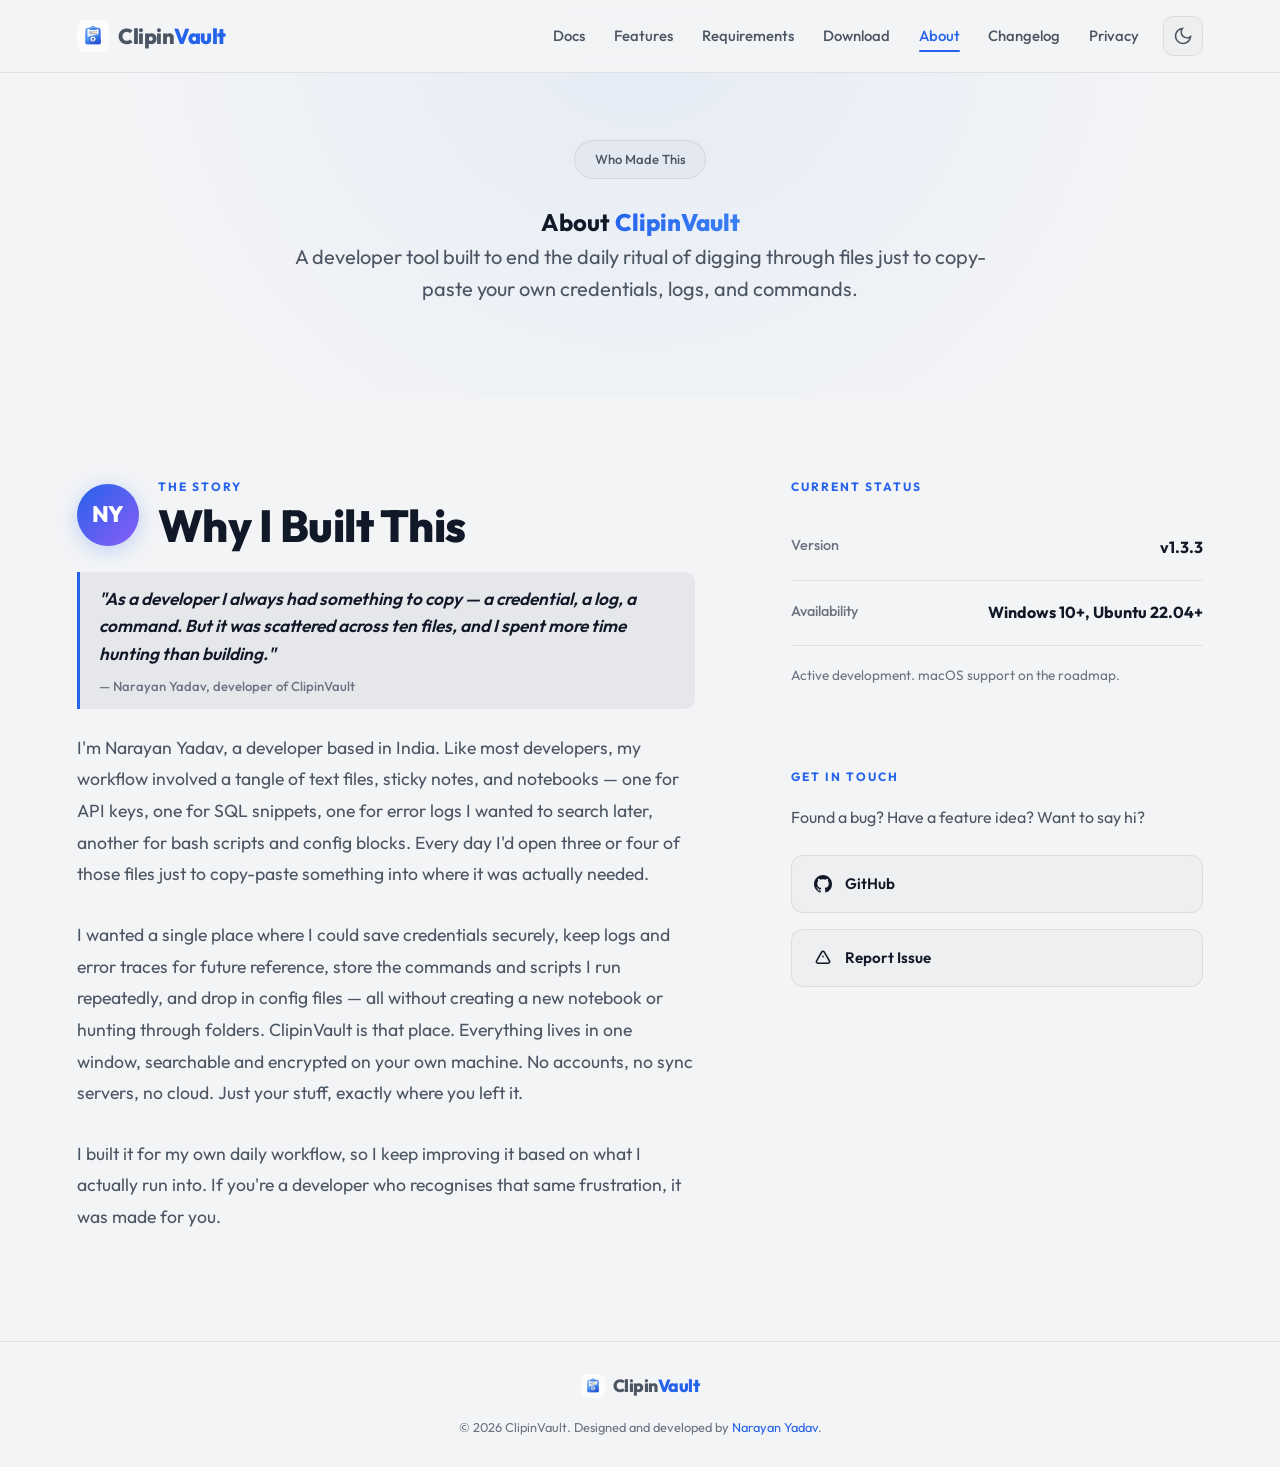
==== commit f8c6ab7b: "update the context and footer" ====
--- a/about/index.html
+++ b/about/index.html
@@ -4,13 +4,13 @@
     <meta charset="UTF-8" />
     <meta name="viewport" content="width=device-width, initial-scale=1.0" />
     <title>About-ClipinVault</title>
-    <meta name="description" content="ClipinVault is built by Narayan Yadav. A clipboard manager born from daily frustration with lost copies." />
+    <meta name="description" content="ClipinVault is built by Narayan Yadav. A developer tool born from the daily frustration of scattered credentials, logs, commands, and configs across files." />
     <meta name="robots" content="index, follow" />
     <link rel="canonical" href="https://clipinvault.com/about/" />
     <meta property="og:type" content="website" />
     <meta property="og:url" content="https://clipinvault.com/about/" />
     <meta property="og:title" content="About-ClipinVault" />
-    <meta property="og:description" content="The story behind ClipinVault and the developer who builds it." />
+    <meta property="og:description" content="The story behind ClipinVault — a developer tool for storing credentials, logs, commands, scripts, and configs in one secure place." />
     <meta property="og:image" content="https://clipinvault.com/assets/og-preview.png" />
     <meta name="twitter:card" content="summary_large_image" />
     <meta name="twitter:image" content="https://clipinvault.com/assets/og-preview.png" />
@@ -52,7 +52,7 @@
       <section class="about-hero anim-fade">
         <div class="hero-badge">Who Made This</div>
         <h1>About <span class="gradient-text">ClipinVault</span></h1>
-        <p class="hero-sub">A clipboard manager built from daily frustration with lost copies.</p>
+        <p class="hero-sub">A developer tool built to end the daily ritual of digging through files just to copy-paste your own credentials, logs, and commands.</p>
       </section>
 
       <section class="about-grid container">
@@ -65,11 +65,12 @@
             </div>
           </div>
           <blockquote class="about-blockquote">
-            "A clipboard manager built from daily frustration with lost copies."
+            "As a developer I always had something to copy — a credential, a log, a command. But it was scattered across ten files, and I spent more time hunting than building."
             <span class="about-blockquote-footer">— Narayan Yadav, developer of ClipinVault</span>
           </blockquote>
-          <p>I'm Narayan Yadav, a developer based in India. I built ClipinVault because I got tired of losing links, code snippets, and terminal outputs I'd copied just minutes earlier. Every existing clipboard tool I tried either needed a cloud subscription, looked terrible, or quietly shipped my data somewhere I didn't agree to.</p>
-          <p>So I wrote my own. ClipinVault runs entirely on your machine — no accounts, no servers, no tracking. It uses SQLite for storage and AES-256 for encryption when you need it. I use it every day myself, and I keep improving it based on what I actually need.</p>
+          <p>I'm Narayan Yadav, a developer based in India. Like most developers, my workflow involved a tangle of text files, sticky notes, and notebooks — one for API keys, one for SQL snippets, one for error logs I wanted to search later, another for bash scripts and config blocks. Every day I'd open three or four of those files just to copy-paste something into where it was actually needed.</p>
+          <p>I wanted a single place where I could save credentials securely, keep logs and error traces for future reference, store the commands and scripts I run repeatedly, and drop in config files — all without creating a new notebook or hunting through folders. ClipinVault is that place. Everything lives in one window, searchable and encrypted on your own machine. No accounts, no sync servers, no cloud. Just your stuff, exactly where you left it.</p>
+          <p>I built it for my own daily workflow, so I keep improving it based on what I actually run into. If you're a developer who recognises that same frustration, it was made for you.</p>
         </div>
 
         <div class="about-side-info anim-fade">
@@ -113,7 +114,7 @@
           </span>
         </div>
         <p class="footer-copy">
-          &copy; 2026 ClipinVault. All rights reserved. Designed and developed by
+          &copy; 2026 ClipinVault. Designed and developed by
           <a href="https://github.com/nhyadav">Narayan Yadav</a>.
         </p>
       </div>
--- a/style.css
+++ b/style.css
@@ -2752,17 +2752,11 @@
 .privacy-tldr-text strong { color: #4ade80; }
 
 /* Privacy: trust badge icon sits above h2 so heading gets full column width */
-.priv-icon {
-  display: block;
-  font-size: 2rem;
-  line-height: 1;
-  margin: 0.4rem 0 0.35rem;
-}
 /* Privacy: reduce h2 to fit the narrow left column at all viewport sizes */
 .privacy-section h2 {
   font-size: 1.4rem;
-}
-.privacy-section h2 { margin-top: 0; }
+  margin: 0;
+}
 
 /* About: avatar + story header */
 .about-story-header {
